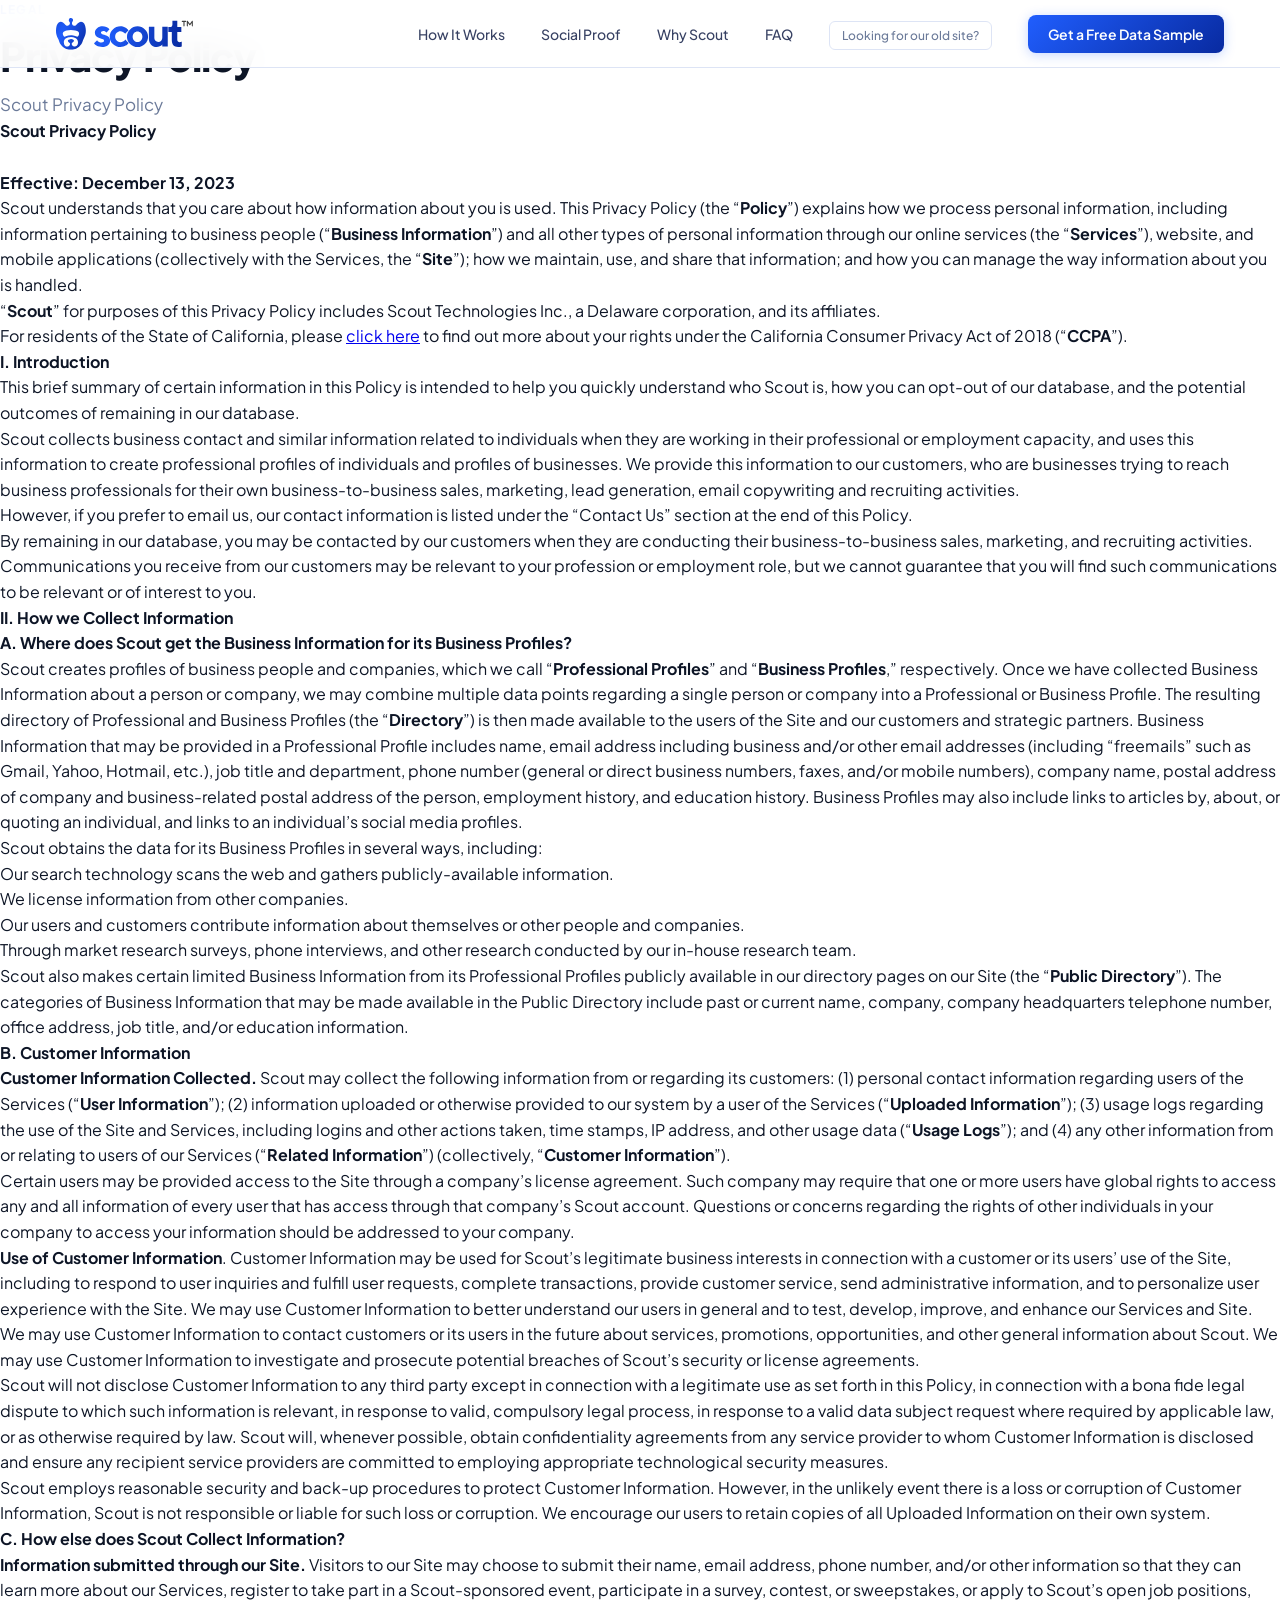
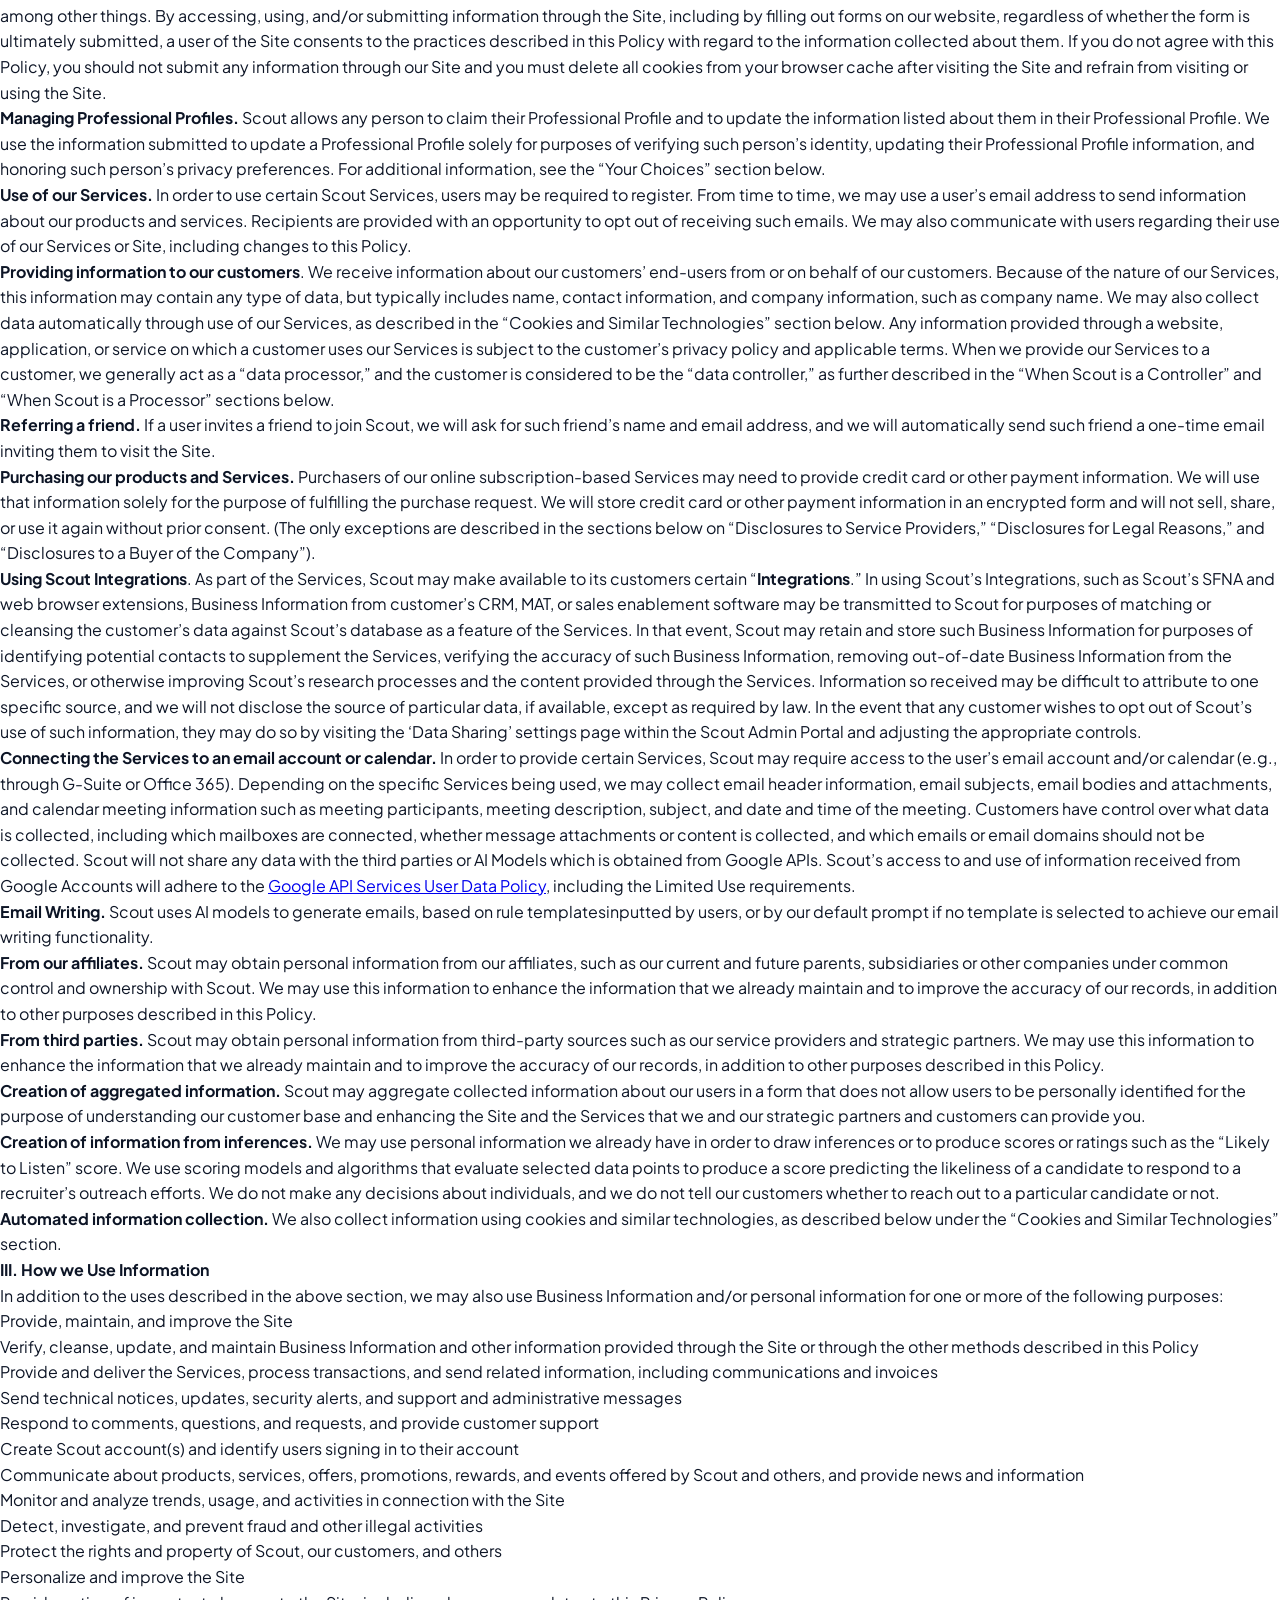
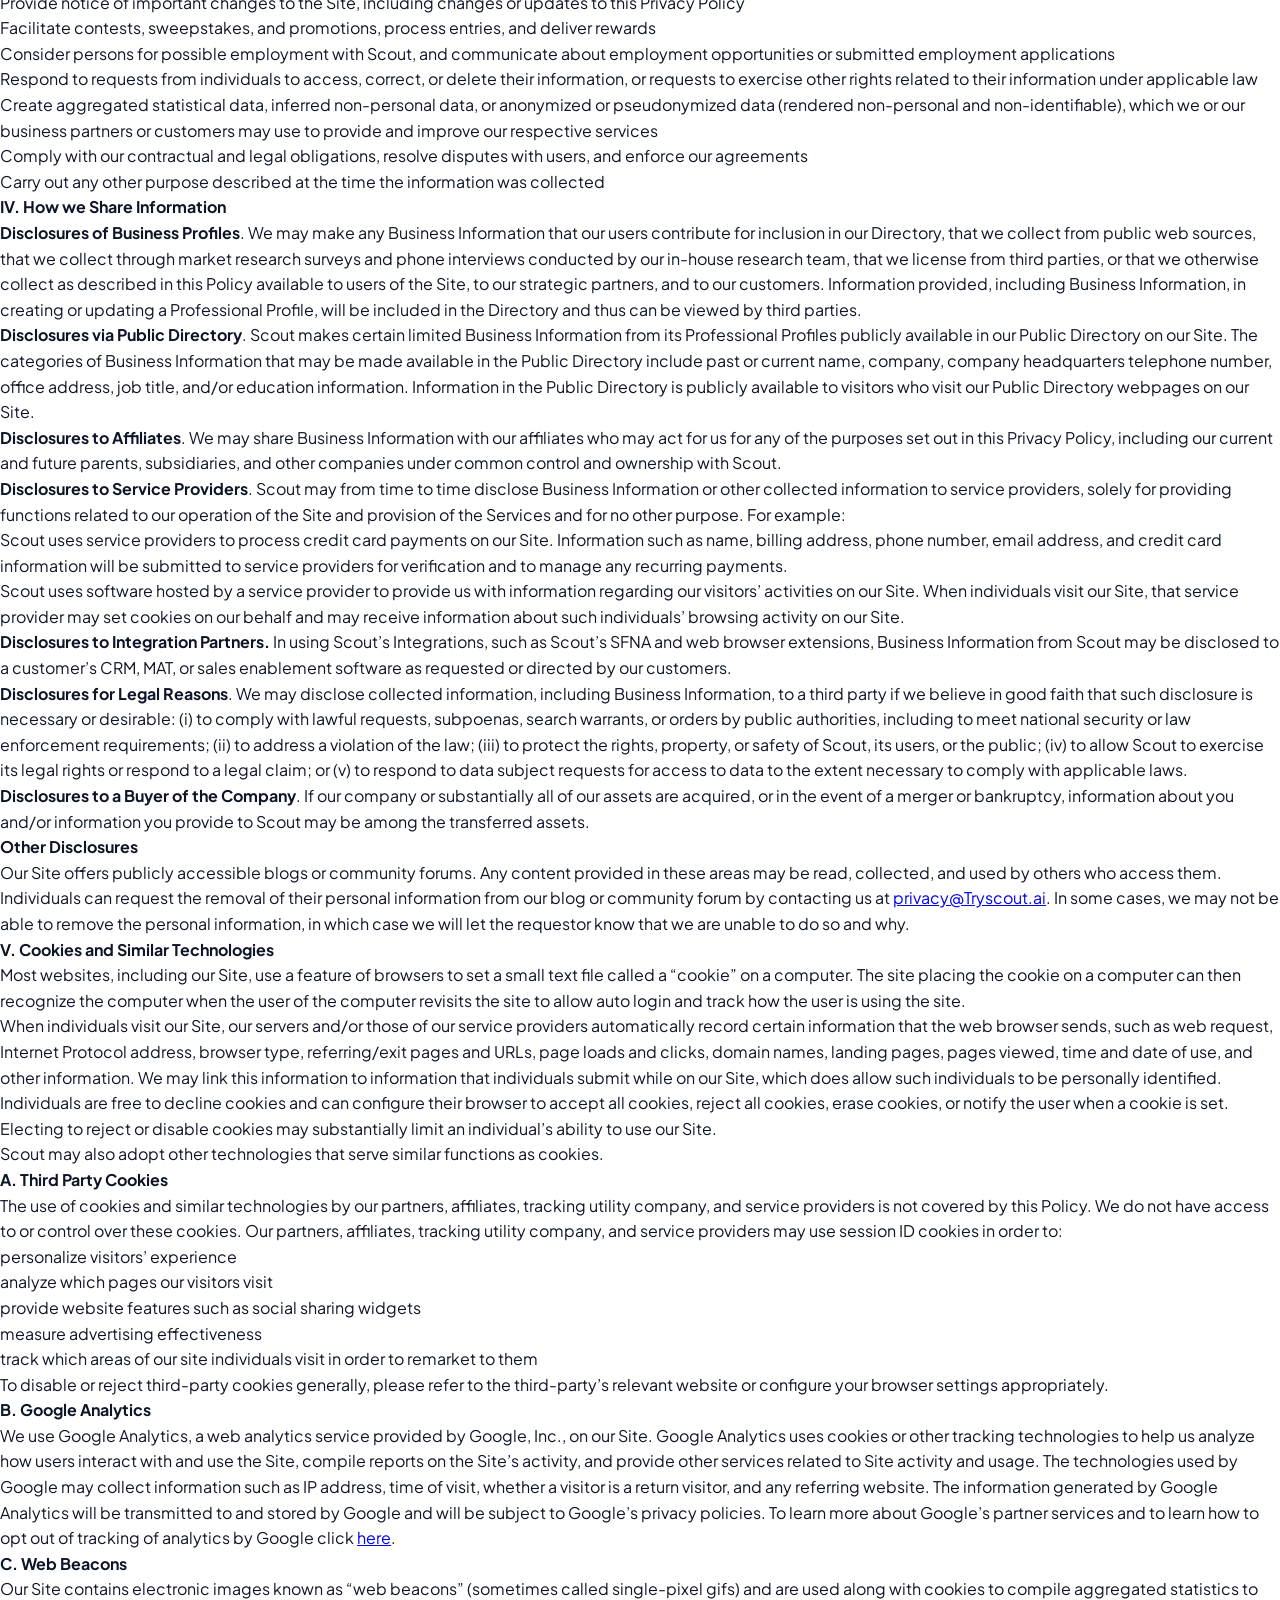
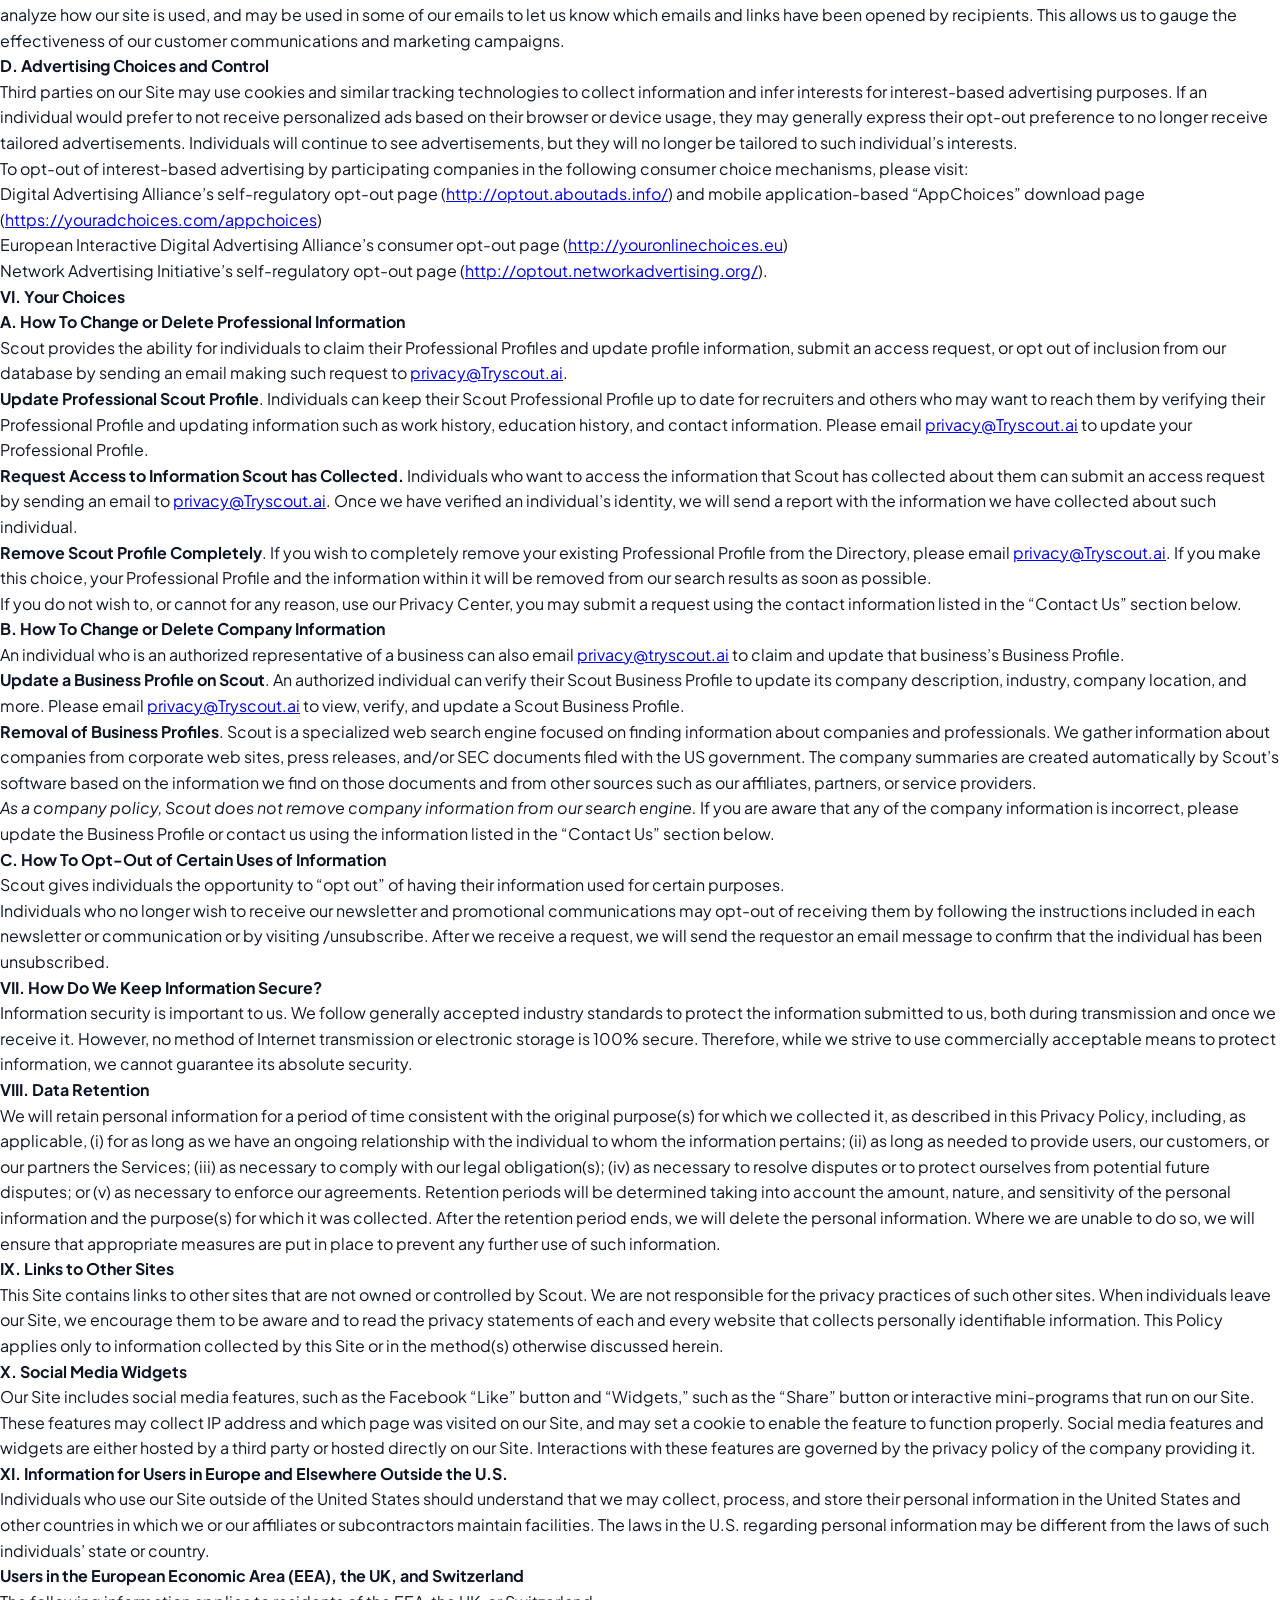
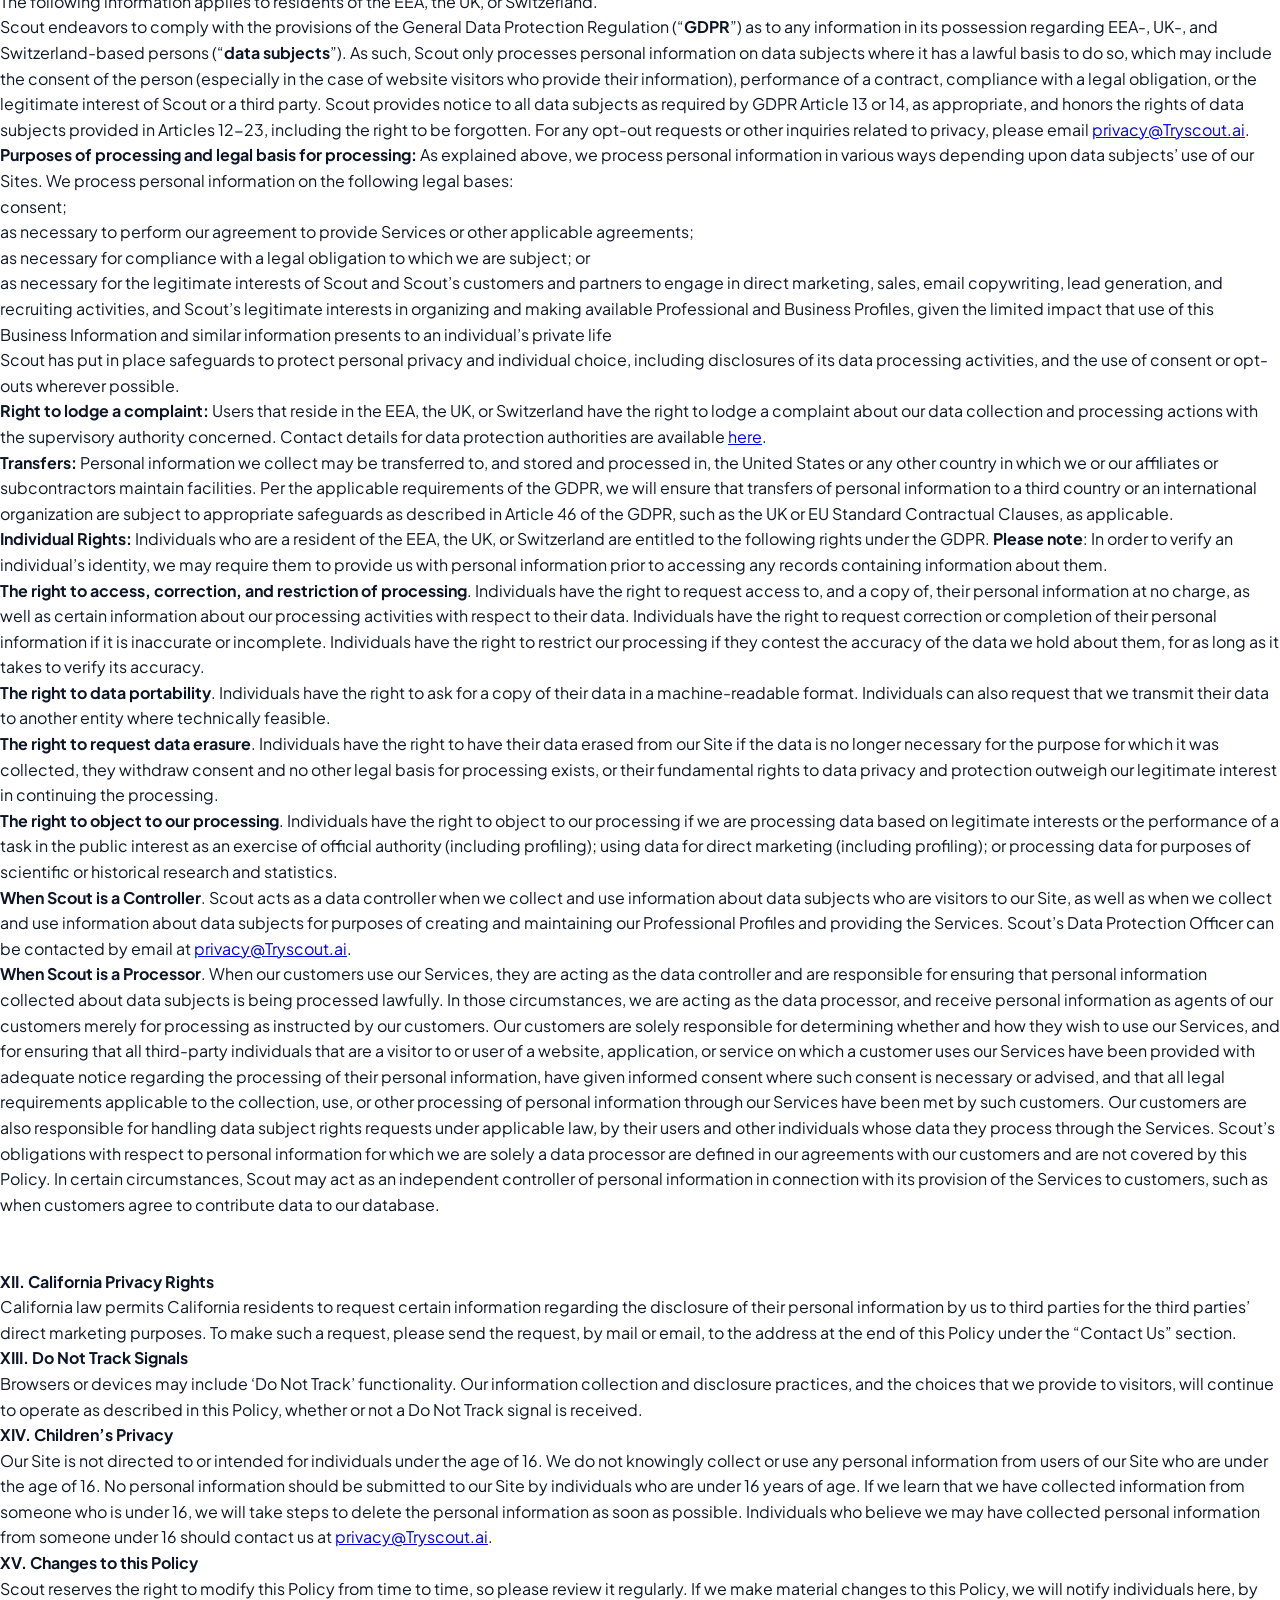
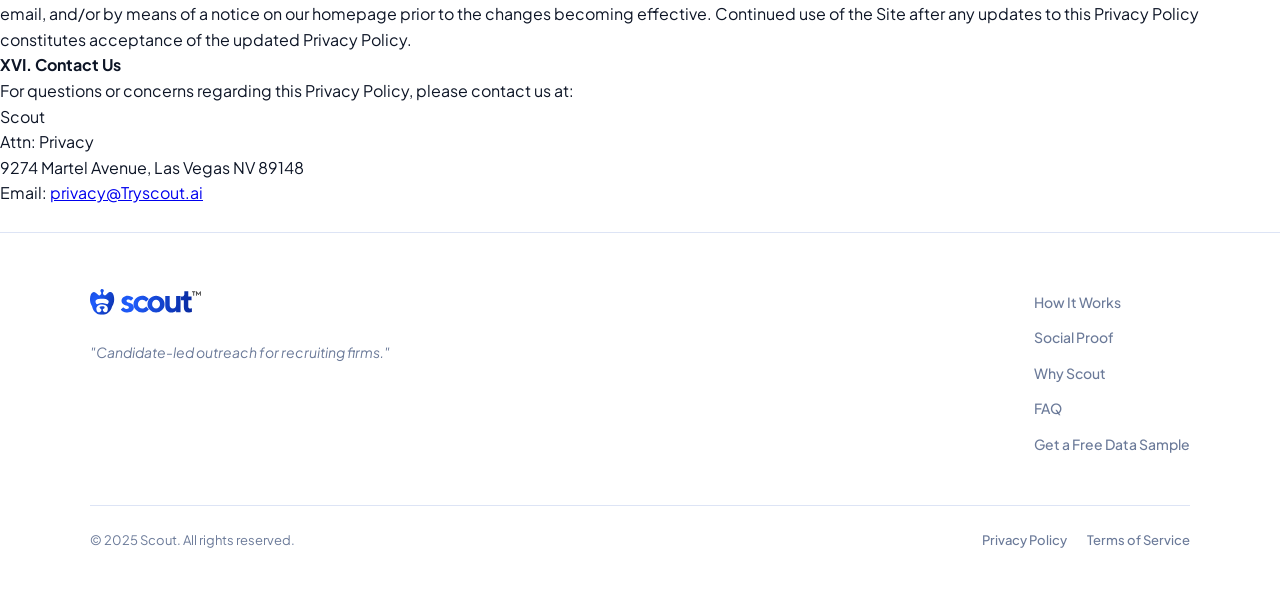
==== privacy-policy.html @ 340cceca "created terms and policy" ====
<!DOCTYPE html>
<html lang="en">

<head>
  <meta charset="UTF-8" />
  <meta name="viewport" content="width=device-width, initial-scale=1.0" />

  <title>Scout Privacy Policy</title>
  <meta name="description" content="Read the Scout Privacy Policy." />
  <meta name="robots" content="index, follow" />
  <meta name="theme-color" content="#205EFE" />

  <link rel="canonical" href="https://scout-landing-page.netlify.app/privacy-policy.html" />
  <link rel="icon" href="./favicon.ico" />

  <meta property="og:title" content="Scout Privacy Policy" />
  <meta property="og:description" content="Read the Scout Privacy Policy." />
  <meta property="og:type" content="website" />
  <meta property="og:url" content="https://scout-landing-page.netlify.app/privacy-policy.html" />
  <meta property="og:site_name" content="Scout" />

  <meta name="twitter:card" content="summary" />
  <meta name="twitter:title" content="Scout Privacy Policy" />
  <meta name="twitter:description" content="Read the Scout Privacy Policy." />

  <link rel="preconnect" href="https://fonts.googleapis.com" />
  <link rel="preconnect" href="https://fonts.gstatic.com" crossorigin />
  <link
    href="https://fonts.googleapis.com/css2?family=Plus+Jakarta+Sans:ital,wght@0,300;0,400;0,500;0,600;0,700;0,800;1,300;1,400&display=swap"
    rel="stylesheet" />
  <link rel="stylesheet" href="./styles.css" />
</head>

<body>
  <nav>
    <a href="./index.html" class="nav-logo">
      <img src="./images/logo.svg" height="32" alt="Scout" />
    </a>
    <ul class="nav-links">
      <li><a href="./index.html#how-it-works">How It Works</a></li>
      <li><a href="./index.html#results">Social Proof</a></li>
      <li><a href="./index.html#why-scout">Why Scout</a></li>
      <li><a href="./index.html#faq">FAQ</a></li>
      <li>
        <a href="https://tryscout.ai"
          style="font-size:12px; color: var(--gray); border: 1px solid var(--border); padding: 6px 12px; border-radius: 6px;">
          Looking for our old site?
        </a>
      </li>
      <li><a href="./index.html#free-sample" class="nav-cta">Get a Free Data Sample</a></li>
    </ul>
  </nav>

  <main>
    <section class="legal-page">
      <div class="legal-page-inner">
        <div class="legal-header fade-up">
          <p class="section-eyebrow">Legal</p>
          <h1 class="section-title">Privacy Policy</h1>
          <p class="section-subtitle">Scout Privacy Policy</p>
        </div>

        <div class="legal-card fade-up">
          <div class="rich-text-block-4 legal-rich-text">
            <p><strong>Scout Privacy Policy</strong></p>
            <p><br><strong>Effective: December 13, 2023</strong></p>
            <p>Scout understands that you care about how information about you is used. This Privacy Policy (the
              “<strong>Policy</strong>”) explains how we process personal information, including information pertaining
              to business people (“<strong>Business Information</strong>”) and all other types of personal information
              through our online services (the “<strong>Services</strong>”), website, and mobile applications
              (collectively with the Services, the “<strong>Site</strong>”); how we maintain, use, and share that
              information; and how you can manage the way information about you is handled.</p>
            <p>“<strong>Scout</strong>” for purposes of this Privacy Policy includes Scout Technologies Inc., a Delaware
              corporation, and its affiliates.</p>
            <p>For residents of the State of California, please <a href="#">click here</a> to find out more about your
              rights under the California Consumer Privacy Act of 2018 (“<strong>CCPA</strong>”).</p>

            <p><strong>I. Introduction</strong></p>
            <p>This brief summary of certain information in this Policy is intended to help you quickly understand who
              Scout is, how you can opt-out of our database, and the potential outcomes of remaining in our database.
            </p>
            <p>Scout collects business contact and similar information related to individuals when they are working in
              their professional or employment capacity, and uses this information to create professional profiles of
              individuals and profiles of businesses. We provide this information to our customers, who are businesses
              trying to reach business professionals for their own business-to-business sales, marketing, lead
              generation, email copywriting and recruiting activities.</p>
            <p>However, if you prefer to email us, our contact information is listed under the “Contact Us” section at
              the end of this Policy.</p>
            <p>By remaining in our database, you may be contacted by our customers when they are conducting their
              business-to-business sales, marketing, and recruiting activities. Communications you receive from our
              customers may be relevant to your profession or employment role, but we cannot guarantee that you will
              find such communications to be relevant or of interest to you.</p>

            <p><strong>II. How we Collect Information</strong></p>
            <p><strong>A. Where does Scout get the Business Information for its Business Profiles?</strong></p>
            <p>Scout creates profiles of business people and companies, which we call
              “<strong>Professional Profiles</strong>” and “<strong>Business Profiles</strong>,” respectively. Once we
              have collected Business Information about a person or company, we may combine multiple data points
              regarding a single person or company into a Professional or Business Profile. The resulting directory of
              Professional and Business Profiles (the “<strong>Directory</strong>”) is then made available to the users
              of the Site and our customers and strategic partners. Business Information that may be provided in a
              Professional Profile includes name, email address including business and/or other email addresses
              (including “freemails” such as Gmail, Yahoo, Hotmail, etc.), job title and department, phone number
              (general or direct business numbers, faxes, and/or mobile numbers), company name, postal address of
              company and business-related postal address of the person, employment history, and education history.
              Business Profiles may also include links to articles by, about, or quoting an individual, and links to an
              individual’s social media profiles.</p>
            <p>Scout obtains the data for its Business Profiles in several ways, including:</p>
            <ol role="list">
              <li>Our search technology scans the web and gathers publicly-available information.</li>
              <li>We license information from other companies.</li>
              <li>Our users and customers contribute information about themselves or other people and companies.</li>
              <li>Through market research surveys, phone interviews, and other research conducted by our in-house
                research team.</li>
            </ol>
            <p>Scout also makes certain limited Business Information from its Professional Profiles publicly available in
              our directory pages on our Site (the “<strong>Public Directory</strong>”). The categories of Business
              Information that may be made available in the Public Directory include past or current name, company,
              company headquarters telephone number, office address, job title, and/or education information.</p>

            <p><strong>B. Customer Information</strong></p>
            <p><strong>Customer Information Collected.</strong> Scout may collect the following information from or
              regarding its customers: (1) personal contact information regarding users of the Services
              (“<strong>User Information</strong>”); (2) information uploaded or otherwise provided to our system by a
              user of the Services (“<strong>Uploaded Information</strong>”); (3) usage logs regarding the use of the
              Site and Services, including logins and other actions taken, time stamps, IP address, and other usage
              data (“<strong>Usage Logs</strong>”); and (4) any other information from or relating to users of our
              Services (“<strong>Related Information</strong>”) (collectively, “<strong>Customer Information</strong>”).
            </p>
            <p>Certain users may be provided access to the Site through a company’s license agreement. Such company may
              require that one or more users have global rights to access any and all information of every user that has
              access through that company’s Scout account. Questions or concerns regarding the rights of other
              individuals in your company to access your information should be addressed to your company.</p>
            <p><strong>Use of Customer Information</strong>. Customer Information may be used for Scout’s legitimate
              business interests in connection with a customer or its users’ use of the Site, including to respond to
              user inquiries and fulfill user requests, complete transactions, provide customer service, send
              administrative information, and to personalize user experience with the Site. We may use Customer
              Information to better understand our users in general and to test, develop, improve, and enhance our
              Services and Site. We may use Customer Information to contact customers or its users in the future about
              services, promotions, opportunities, and other general information about Scout. We may use Customer
              Information to investigate and prosecute potential breaches of Scout’s security or license agreements.</p>
            <p>Scout will not disclose Customer Information to any third party except in connection with a legitimate use
              as set forth in this Policy, in connection with a bona fide legal dispute to which such information is
              relevant, in response to valid, compulsory legal process, in response to a valid data subject request
              where required by applicable law, or as otherwise required by law. Scout will, whenever possible, obtain
              confidentiality agreements from any service provider to whom Customer Information is disclosed and ensure
              any recipient service providers are committed to employing appropriate technological security measures.</p>
            <p>Scout employs reasonable security and back-up procedures to protect Customer Information. However, in the
              unlikely event there is a loss or corruption of Customer Information, Scout is not responsible or liable
              for such loss or corruption. We encourage our users to retain copies of all Uploaded Information on their
              own system.</p>

            <p><strong>C. How else does Scout Collect Information?</strong></p>
            <p><strong>Information submitted through our Site.</strong> Visitors to our Site may choose to submit their
              name, email address, phone number, and/or other information so that they can learn more about our
              Services, register to take part in a Scout-sponsored event, participate in a survey, contest, or
              sweepstakes, or apply to Scout’s open job positions, among other things. By accessing, using, and/or
              submitting information through the Site, including by filling out forms on our website, regardless of
              whether the form is ultimately submitted, a user of the Site consents to the practices described in this
              Policy with regard to the information collected about them. If you do not agree with this Policy, you
              should not submit any information through our Site and you must delete all cookies from your browser cache
              after visiting the Site and refrain from visiting or using the Site.</p>
            <p><strong>Managing Professional Profiles.</strong> Scout allows any person to claim their Professional
              Profile and to update the information listed about them in their Professional Profile. We use the
              information submitted to update a Professional Profile solely for purposes of verifying such person’s
              identity, updating their Professional Profile information, and honoring such person’s privacy preferences.
              For additional information, see the “Your Choices” section below.</p>
            <p><strong>Use of our Services.</strong> In order to use certain Scout Services, users may be required to
              register. From time to time, we may use a user’s email address to send information about our products and
              services. Recipients are provided with an opportunity to opt out of receiving such emails. We may also
              communicate with users regarding their use of our Services or Site, including changes to this Policy.</p>
            <p><strong>Providing information to our customers</strong>. We receive information about our customers’
              end-users from or on behalf of our customers. Because of the nature of our Services, this information may
              contain any type of data, but typically includes name, contact information, and company information, such
              as company name. We may also collect data automatically through use of our Services, as described in the
              “Cookies and Similar Technologies” section below. Any information provided through a website, application,
              or service on which a customer uses our Services is subject to the customer’s privacy policy and
              applicable terms. When we provide our Services to a customer, we generally act as a “data processor,” and
              the customer is considered to be the “data controller,” as further described in the “When Scout is a
              Controller” and “When Scout is a Processor” sections below.</p>
            <p><strong>Referring a friend.</strong> If a user invites a friend to join Scout, we will ask for such
              friend’s name and email address, and we will automatically send such friend a one-time email inviting them
              to visit the Site.</p>
            <p><strong>Purchasing our products and Services.</strong> Purchasers of our online subscription-based
              Services may need to provide credit card or other payment information. We will use that information solely
              for the purpose of fulfilling the purchase request. We will store credit card or other payment information
              in an encrypted form and will not sell, share, or use it again without prior consent. (The only
              exceptions are described in the sections below on “Disclosures to Service Providers,” “Disclosures for
              Legal Reasons,” and “Disclosures to a Buyer of the Company”).</p>
            <p><strong>Using Scout Integrations</strong>. As part of the Services, Scout may make available to its
              customers certain “<strong>Integrations</strong>.” In using Scout’s Integrations, such as Scout’s SFNA
              and web browser extensions, Business Information from customer’s CRM, MAT, or sales enablement software
              may be transmitted to Scout for purposes of matching or cleansing the customer’s data against Scout’s
              database as a feature of the Services. In that event, Scout may retain and store such Business Information
              for purposes of identifying potential contacts to supplement the Services, verifying the accuracy of such
              Business Information, removing out-of-date Business Information from the Services, or otherwise improving
              Scout’s research processes and the content provided through the Services. Information so received may be
              difficult to attribute to one specific source, and we will not disclose the source of particular data, if
              available, except as required by law. In the event that any customer wishes to opt out of Scout’s use of
              such information, they may do so by visiting the ‘Data Sharing’ settings page within the Scout Admin
              Portal and adjusting the appropriate controls.</p>
            <p><strong>Connecting</strong> <strong>the Services to an email account or calendar.</strong> In order to
              provide certain Services, Scout may require access to the user’s email account and/or calendar (e.g.,
              through G-Suite or Office 365). Depending on the specific Services being used, we may collect email header
              information, email subjects, email bodies and attachments, and calendar meeting information such as
              meeting participants, meeting description, subject, and date and time of the meeting. Customers have
              control over what data is collected, including which mailboxes are connected, whether message attachments
              or content is collected, and which emails or email domains should not be collected. Scout will not share
              any data with the third parties or AI Models which is obtained from Google APIs. Scout’s access to and
              use of information received from Google Accounts will adhere to the <a
                href="https://developers.google.com/terms/api-services-user-data-policy">Google API Services User Data
                Policy</a>, including the Limited Use requirements.</p>
            <p><strong>Email Writing.</strong> Scout uses AI models to generate emails, based on rule templatesinputted
              by users, or by our default prompt if no template is selected to achieve our email writing functionality.
            </p>
            <p><strong>From our affiliates.</strong> Scout may obtain personal information from our affiliates, such as
              our current and future parents, subsidiaries or other companies under common control and ownership with
              Scout. We may use this information to enhance the information that we already maintain and to improve the
              accuracy of our records, in addition to other purposes described in this Policy.</p>
            <p><strong>From third parties.</strong> Scout may obtain personal information from third-party sources such
              as our service providers and strategic partners. We may use this information to enhance the information
              that we already maintain and to improve the accuracy of our records, in addition to other purposes
              described in this Policy.</p>
            <p><strong>Creation of aggregated information.</strong> Scout may aggregate collected information about our
              users in a form that does not allow users to be personally identified for the purpose of understanding our
              customer base and enhancing the Site and the Services that we and our strategic partners and customers can
              provide you.</p>
            <p><strong>Creation of information from inferences.</strong> We may use personal information we already have
              in order to draw inferences or to produce scores or ratings such as the “Likely to Listen” score. We use
              scoring models and algorithms that evaluate selected data points to produce a score predicting the
              likeliness of a candidate to respond to a recruiter’s outreach efforts. We do not make any decisions about
              individuals, and we do not tell our customers whether to reach out to a particular candidate or not.</p>
            <p><strong>Automated information collection.</strong> We also collect information using cookies and similar
              technologies, as described below under the “Cookies and Similar Technologies” section.</p>

            <p><strong>III. How we Use Information</strong></p>
            <p>In addition to the uses described in the above section, we may also use Business Information and/or
              personal information for one or more of the following purposes:</p>
            <ul role="list">
              <li>Provide, maintain, and improve the Site</li>
              <li>Verify, cleanse, update, and maintain Business Information and other information provided through the
                Site or through the other methods described in this Policy</li>
              <li>Provide and deliver the Services, process transactions, and send related information, including
                communications and invoices</li>
              <li>Send technical notices, updates, security alerts, and support and administrative messages</li>
              <li>Respond to comments, questions, and requests, and provide customer support</li>
              <li>Create Scout account(s) and identify users signing in to their account</li>
              <li>Communicate about products, services, offers, promotions, rewards, and events offered by Scout and
                others, and provide news and information</li>
              <li>Monitor and analyze trends, usage, and activities in connection with the Site</li>
              <li>Detect, investigate, and prevent fraud and other illegal activities</li>
              <li>Protect the rights and property of Scout, our customers, and others</li>
              <li>Personalize and improve the Site</li>
              <li>Provide notice of important changes to the Site, including changes or updates to this Privacy Policy
              </li>
              <li>Facilitate contests, sweepstakes, and promotions, process entries, and deliver rewards</li>
              <li>Consider persons for possible employment with Scout, and communicate about employment opportunities or
                submitted employment applications</li>
              <li>Respond to requests from individuals to access, correct, or delete their information, or requests to
                exercise other rights related to their information under applicable law</li>
              <li>Create aggregated statistical data, inferred non-personal data, or anonymized or pseudonymized data
                (rendered non-personal and non-identifiable), which we or our business partners or customers may use to
                provide and improve our respective services</li>
              <li>Comply with our contractual and legal obligations, resolve disputes with users, and enforce our
                agreements</li>
              <li>Carry out any other purpose described at the time the information was collected</li>
            </ul>

            <p><strong>IV. How we Share Information</strong></p>
            <p><strong>Disclosures of Business Profiles</strong>. We may make any Business Information that our users
              contribute for inclusion in our Directory, that we collect from public web sources, that we collect
              through market research surveys and phone interviews conducted by our in-house research team, that we
              license from third parties, or that we otherwise collect as described in this Policy available to users of
              the Site, to our strategic partners, and to our customers. Information provided, including Business
              Information, in creating or updating a Professional Profile, will be included in the Directory and thus
              can be viewed by third parties.</p>
            <p><strong>Disclosures via Public Directory</strong>. Scout makes certain limited Business Information from
              its Professional Profiles publicly available in our Public Directory on our Site. The categories of
              Business Information that may be made available in the Public Directory include past or current name,
              company, company headquarters telephone number, office address, job title, and/or education information.
              Information in the Public Directory is publicly available to visitors who visit our Public Directory
              webpages on our Site.</p>
            <p><strong>Disclosures to Affiliates</strong>. We may share Business Information with our affiliates who may
              act for us for any of the purposes set out in this Privacy Policy, including our current and future
              parents, subsidiaries, and other companies under common control and ownership with Scout.</p>
            <p><strong>Disclosures to Service Providers</strong>. Scout may from time to time disclose Business
              Information or other collected information to service providers, solely for providing functions related to
              our operation of the Site and provision of the Services and for no other purpose. For example:</p>
            <ul role="list">
              <li>Scout uses service providers to process credit card payments on our Site. Information such as name,
                billing address, phone number, email address, and credit card information will be submitted to service
                providers for verification and to manage any recurring payments.</li>
              <li>Scout uses software hosted by a service provider to provide us with information regarding our visitors’
                activities on our Site. When individuals visit our Site, that service provider may set cookies on our
                behalf and may receive information about such individuals’ browsing activity on our Site.</li>
            </ul>
            <p><strong>Disclosures to Integration Partners.</strong> In using Scout’s Integrations, such as Scout’s SFNA
              and web browser extensions, Business Information from Scout may be disclosed to a customer’s CRM, MAT, or
              sales enablement software as requested or directed by our customers.</p>
            <p><strong>Disclosures for Legal Reasons</strong>. We may disclose collected information, including Business
              Information, to a third party if we believe in good faith that such disclosure is necessary or desirable:
              (i) to comply with lawful requests, subpoenas, search warrants, or orders by public authorities,
              including to meet national security or law enforcement requirements; (ii) to address a violation of the
              law; (iii) to protect the rights, property, or safety of Scout, its users, or the public; (iv) to allow
              Scout to exercise its legal rights or respond to a legal claim; or (v) to respond to data subject requests
              for access to data to the extent necessary to comply with applicable laws.</p>
            <p><strong>Disclosures to a Buyer of the Company</strong>. If our company or substantially all of our assets
              are acquired, or in the event of a merger or bankruptcy, information about you and/or information you
              provide to Scout may be among the transferred assets.</p>
            <p><strong>Other Disclosures</strong></p>
            <p>Our Site offers publicly accessible blogs or community forums. Any content provided in these areas may be
              read, collected, and used by others who access them. Individuals can request the removal of their personal
              information from our blog or community forum by contacting us at <a
                href="mailto:privacy@tryscout.ai">privacy@Tryscout.ai</a>. In some cases, we may not be able to remove
              the personal information, in which case we will let the requestor know that we are unable to do so and
              why.</p>

            <p><strong>V. Cookies and Similar Technologies</strong></p>
            <p>Most websites, including our Site, use a feature of browsers to set a small text file called a “cookie”
              on a computer. The site placing the cookie on a computer can then recognize the computer when the user of
              the computer revisits the site to allow auto login and track how the user is using the site.</p>
            <p>When individuals visit our Site, our servers and/or those of our service providers automatically record
              certain information that the web browser sends, such as web request, Internet Protocol address, browser
              type, referring/exit pages and URLs, page loads and clicks, domain names, landing pages, pages viewed,
              time and date of use, and other information. We may link this information to information that individuals
              submit while on our Site, which does allow such individuals to be personally identified.</p>
            <p>Individuals are free to decline cookies and can configure their browser to accept all cookies, reject all
              cookies, erase cookies, or notify the user when a cookie is set. Electing to reject or disable cookies may
              substantially limit an individual’s ability to use our Site.</p>
            <p>Scout may also adopt other technologies that serve similar functions as cookies.</p>

            <p><strong>A. Third Party Cookies</strong></p>
            <p>The use of cookies and similar technologies by our partners, affiliates, tracking utility company, and
              service providers is not covered by this Policy. We do not have access to or control over these cookies.
              Our partners, affiliates, tracking utility company, and service providers may use session ID cookies in
              order to:</p>
            <ul role="list">
              <li>personalize visitors’ experience</li>
              <li>analyze which pages our visitors visit</li>
              <li>provide website features such as social sharing widgets</li>
              <li>measure advertising effectiveness</li>
              <li>track which areas of our site individuals visit in order to remarket to them</li>
            </ul>
            <p>To disable or reject third-party cookies generally, please refer to the third-party’s relevant website or
              configure your browser settings appropriately.</p>

            <p><strong>B. Google Analytics</strong></p>
            <p>We use Google Analytics, a web analytics service provided by Google, Inc., on our Site. Google Analytics
              uses cookies or other tracking technologies to help us analyze how users interact with and use the Site,
              compile reports on the Site’s activity, and provide other services related to Site activity and usage. The
              technologies used by Google may collect information such as IP address, time of visit, whether a visitor
              is a return visitor, and any referring website. The information generated by Google Analytics will be
              transmitted to and stored by Google and will be subject to Google’s privacy policies. To learn more about
              Google’s partner services and to learn how to opt out of tracking of analytics by Google click <a
                href="https://www.google.com/policies/privacy/partners/">here</a>.</p>

            <p><strong>C. Web Beacons</strong></p>
            <p>Our Site contains electronic images known as “web beacons” (sometimes called single-pixel gifs) and are
              used along with cookies to compile aggregated statistics to analyze how our site is used, and may be used
              in some of our emails to let us know which emails and links have been opened by recipients. This allows us
              to gauge the effectiveness of our customer communications and marketing campaigns.</p>

            <p><strong>D. Advertising Choices and Control</strong></p>
            <p>Third parties on our Site may use cookies and similar tracking technologies to collect information and
              infer interests for interest-based advertising purposes. If an individual would prefer to not receive
              personalized ads based on their browser or device usage, they may generally express their opt-out
              preference to no longer receive tailored advertisements. Individuals will continue to see advertisements,
              but they will no longer be tailored to such individual’s interests.</p>
            <p>To opt-out of interest-based advertising by participating companies in the following consumer choice
              mechanisms, please visit:</p>
            <ul role="list">
              <li>Digital Advertising Alliance’s self-regulatory opt-out page (<a
                  href="http://optout.aboutads.info/">http://optout.aboutads.info/</a>) and mobile application-based
                “AppChoices” download page (<a
                  href="https://youradchoices.com/appchoices">https://youradchoices.com/appchoices</a>)</li>
              <li>European Interactive Digital Advertising Alliance’s consumer opt-out page (<a
                  href="http://youronlinechoices.eu">http://youronlinechoices.eu</a>)</li>
              <li>Network Advertising Initiative’s self-regulatory opt-out page (<a
                  href="http://optout.networkadvertising.org/">http://optout.networkadvertising.org/</a>).</li>
            </ul>

            <p><strong>VI. Your Choices</strong></p>
            <p><strong>A. How To Change or Delete Professional Information</strong></p>
            <p>Scout provides the ability for individuals to claim their Professional Profiles and update profile
              information, submit an access request, or opt out of inclusion from our database by sending an email
              making such request to <a href="mailto:privacy@tryscout.ai">privacy@Tryscout.ai</a>.</p>
            <p><strong>Update Professional Scout Profile</strong>. Individuals can keep their Scout Professional Profile
              up to date for recruiters and others who may want to reach them by verifying their Professional Profile
              and updating information such as work history, education history, and contact information. Please email
              <a href="mailto:privacy@tryscout.ai">privacy@Tryscout.ai</a> to update your Professional Profile.
            </p>
            <p><strong>Request Access to Information Scout has Collected.</strong> Individuals who want to access the
              information that Scout has collected about them can submit an access request by sending an email to <a
                href="mailto:privacy@tryscout.ai">privacy@Tryscout.ai</a>. Once we have verified an individual’s
              identity, we will send a report with the information we have collected about such individual.</p>
            <p><strong>Remove Scout Profile Completely</strong>. If you wish to completely remove your existing
              Professional Profile from the Directory, please email <a
                href="mailto:privacy@tryscout.ai">privacy@Tryscout.ai</a>. If you make this choice, your Professional
              Profile and the information within it will be removed from our search results as soon as possible.</p>
            <p>If you do not wish to, or cannot for any reason, use our Privacy Center, you may submit a request using
              the contact information listed in the “Contact Us” section below.</p>

            <p><strong>B. How To Change or Delete Company Information</strong></p>
            <p>An individual who is an authorized representative of a business can also email <a
                href="mailto:privacy@tryscout.ai">privacy@tryscout.ai</a> to claim and update that business’s Business
              Profile.</p>
            <p><strong>Update a Business Profile on Scout</strong>. An authorized individual can verify their Scout
              Business Profile to update its company description, industry, company location, and more. Please email <a
                href="mailto:privacy@tryscout.ai">privacy@Tryscout.ai</a> to view, verify, and update a Scout Business
              Profile.</p>
            <p><strong>Removal of Business Profiles</strong>. Scout is a specialized web search engine focused on
              finding information about companies and professionals. We gather information about companies from corporate
              web sites, press releases, and/or SEC documents filed with the US government. The company summaries are
              created automatically by Scout’s software based on the information we find on those documents and from
              other sources such as our affiliates, partners, or service providers.</p>
            <p><em>As a company policy, Scout does not remove company information from our search engine.</em> If you
              are aware that any of the company information is incorrect, please update the Business Profile or contact
              us using the information listed in the “Contact Us” section below.</p>

            <p><strong>C. How To Opt-Out of Certain Uses of Information</strong></p>
            <p>Scout gives individuals the opportunity to “opt out” of having their information used for certain
              purposes.</p>
            <p>Individuals who no longer wish to receive our newsletter and promotional communications may opt-out of
              receiving them by following the instructions included in each newsletter or communication or by visiting
              /unsubscribe. After we receive a request, we will send the requestor an email message to confirm that the
              individual has been unsubscribed.</p>

            <p><strong>VII. How Do We Keep Information Secure?</strong></p>
            <p>Information security is important to us. We follow generally accepted industry standards to protect the
              information submitted to us, both during transmission and once we receive it. However, no method of
              Internet transmission or electronic storage is 100% secure. Therefore, while we strive to use
              commercially acceptable means to protect information, we cannot guarantee its absolute security.</p>

            <p><strong>VIII. Data Retention</strong></p>
            <p>We will retain personal information for a period of time consistent with the original purpose(s) for which
              we collected it, as described in this Privacy Policy, including, as applicable, (i) for as long as we
              have an ongoing relationship with the individual to whom the information pertains; (ii) as long as needed
              to provide users, our customers, or our partners the Services; (iii) as necessary to comply with our legal
              obligation(s); (iv) as necessary to resolve disputes or to protect ourselves from potential future
              disputes; or (v) as necessary to enforce our agreements. Retention periods will be determined taking into
              account the amount, nature, and sensitivity of the personal information and the purpose(s) for which it
              was collected. After the retention period ends, we will delete the personal information. Where we are
              unable to do so, we will ensure that appropriate measures are put in place to prevent any further use of
              such information.</p>

            <p><strong>IX. Links to Other Sites</strong></p>
            <p>This Site contains links to other sites that are not owned or controlled by Scout. We are not responsible
              for the privacy practices of such other sites. When individuals leave our Site, we encourage them to be
              aware and to read the privacy statements of each and every website that collects personally identifiable
              information. This Policy applies only to information collected by this Site or in the method(s) otherwise
              discussed herein.</p>

            <p><strong>X. Social Media Widgets</strong></p>
            <p>Our Site includes social media features, such as the Facebook “Like” button and “Widgets,” such as the
              “Share” button or interactive mini-programs that run on our Site. These features may collect IP address
              and which page was visited on our Site, and may set a cookie to enable the feature to function properly.
              Social media features and widgets are either hosted by a third party or hosted directly on our Site.
              Interactions with these features are governed by the privacy policy of the company providing it.</p>

<p><strong>XI. Information for Users in Europe and Elsewhere Outside the U.S.</strong></p>
<p>Individuals who use our Site outside of the United States should understand that we may collect, process, and store their personal information in the United States and other countries in which we or our affiliates or subcontractors maintain facilities. The laws in the U.S. regarding personal information may be different from the laws of such individuals’ state or country.</p>

<p><strong>Users in the European Economic Area (EEA), the UK, and Switzerland</strong></p>
<p>The following information applies to residents of the EEA, the UK, or Switzerland.</p>
<p>Scout endeavors to comply with the provisions of the General Data Protection Regulation (“<strong>GDPR</strong>”) as to any information in its possession regarding EEA-, UK-, and Switzerland-based persons (“<strong>data subjects</strong>”). As such, Scout only processes personal information on data subjects where it has a lawful basis to do so, which may include the consent of the person (especially in the case of website visitors who provide their information), performance of a contract, compliance with a legal obligation, or the legitimate interest of Scout or a third party. Scout provides notice to all data subjects as required by GDPR Article 13 or 14, as appropriate, and honors the rights of data subjects provided in Articles 12-23, including the right to be forgotten. For any opt-out requests or other inquiries related to privacy, please email <a href="mailto:privacy@tryscout.ai">privacy@Tryscout.ai</a>.</p>

<p><strong>Purposes of processing and legal basis for processing:</strong> As explained above, we process personal information in various ways depending upon data subjects’ use of our Sites. We process personal information on the following legal bases:</p>
<ol role="list">
  <li>consent;</li>
  <li>as necessary to perform our agreement to provide Services or other applicable agreements;</li>
  <li>as necessary for compliance with a legal obligation to which we are subject; or</li>
  <li>as necessary for the legitimate interests of Scout and Scout’s customers and partners to engage in direct marketing, sales, email copywriting, lead generation, and recruiting activities, and Scout’s legitimate interests in organizing and making available Professional and Business Profiles, given the limited impact that use of this Business Information and similar information presents to an individual’s private life</li>
</ol>

<p>Scout has put in place safeguards to protect personal privacy and individual choice, including disclosures of its data processing activities, and the use of consent or opt-outs wherever possible.</p>

<p><strong>Right to lodge a complaint:</strong> Users that reside in the EEA, the UK, or Switzerland have the right to lodge a complaint about our data collection and processing actions with the supervisory authority concerned. Contact details for data protection authorities are available <a href="https://edpb.europa.eu/about-edpb/about-edpb/members_en">here</a>.</p>

<p><strong>Transfers:</strong> Personal information we collect may be transferred to, and stored and processed in, the United States or any other country in which we or our affiliates or subcontractors maintain facilities. Per the applicable requirements of the GDPR, we will ensure that transfers of personal information to a third country or an international organization are subject to appropriate safeguards as described in Article 46 of the GDPR, such as the UK or EU Standard Contractual Clauses, as applicable.</p>

<p><strong>Individual Rights:</strong> Individuals who are a resident of the EEA, the UK, or Switzerland are entitled to the following rights under the GDPR. <strong>Please note</strong>: In order to verify an individual’s identity, we may require them to provide us with personal information prior to accessing any records containing information about them.</p>
<ul role="list">
  <li><strong>The right to access, correction, and restriction of processing</strong>. Individuals have the right to request access to, and a copy of, their personal information at no charge, as well as certain information about our processing activities with respect to their data. Individuals have the right to request correction or completion of their personal information if it is inaccurate or incomplete. Individuals have the right to restrict our processing if they contest the accuracy of the data we hold about them, for as long as it takes to verify its accuracy.</li>
  <li><strong>The right to data portability</strong>. Individuals have the right to ask for a copy of their data in a machine-readable format. Individuals can also request that we transmit their data to another entity where technically feasible.</li>
  <li><strong>The right to request data erasure</strong>. Individuals have the right to have their data erased from our Site if the data is no longer necessary for the purpose for which it was collected, they withdraw consent and no other legal basis for processing exists, or their fundamental rights to data privacy and protection outweigh our legitimate interest in continuing the processing.</li>
  <li><strong>The right to object to our processing</strong>. Individuals have the right to object to our processing if we are processing data based on legitimate interests or the performance of a task in the public interest as an exercise of official authority (including profiling); using data for direct marketing (including profiling); or processing data for purposes of scientific or historical research and statistics.</li>
</ul>

<p><strong>When Scout is a Controller</strong>. Scout acts as a data controller when we collect and use information about data subjects who are visitors to our Site, as well as when we collect and use information about data subjects for purposes of creating and maintaining our Professional Profiles and providing the Services. Scout’s Data Protection Officer can be contacted by email at <a href="mailto:privacy@tryscout.ai">privacy@Tryscout.ai</a>.</p>

<p><strong>When Scout is a Processor</strong>. When our customers use our Services, they are acting as the data controller and are responsible for ensuring that personal information collected about data subjects is being processed lawfully. In those circumstances, we are acting as the data processor, and receive personal information as agents of our customers merely for processing as instructed by our customers. Our customers are solely responsible for determining whether and how they wish to use our Services, and for ensuring that all third-party individuals that are a visitor to or user of a website, application, or service on which a customer uses our Services have been provided with adequate notice regarding the processing of their personal information, have given informed consent where such consent is necessary or advised, and that all legal requirements applicable to the collection, use, or other processing of personal information through our Services have been met by such customers. Our customers are also responsible for handling data subject rights requests under applicable law, by their users and other individuals whose data they process through the Services. Scout’s obligations with respect to personal information for which we are solely a data processor are defined in our agreements with our customers and are not covered by this Policy. In certain circumstances, Scout may act as an independent controller of personal information in connection with its provision of the Services to customers, such as when customers agree to contribute data to our database.</p>

<p><br></p>
<p><br></p>

<p><strong>XII. California Privacy Rights</strong></p>
<p>California law permits California residents to request certain information regarding the disclosure of their personal information by us to third parties for the third parties’ direct marketing purposes. To make such a request, please send the request, by mail or email, to the address at the end of this Policy under the “Contact Us” section.</p>

<p><strong>XIII. Do Not Track Signals</strong></p>
<p>Browsers or devices may include ‘Do Not Track’ functionality. Our information collection and disclosure practices, and the choices that we provide to visitors, will continue to operate as described in this Policy, whether or not a Do Not Track signal is received.</p>

<p><strong>XIV. Children’s Privacy</strong></p>
<p>Our Site is not directed to or intended for individuals under the age of 16. We do not knowingly collect or use any personal information from users of our Site who are under the age of 16. No personal information should be submitted to our Site by individuals who are under 16 years of age. If we learn that we have collected information from someone who is under 16, we will take steps to delete the personal information as soon as possible. Individuals who believe we may have collected personal information from someone under 16 should contact us at <a href="mailto:privacy@tryscout.ai">privacy@Tryscout.ai</a>.</p>

<p><strong>XV. Changes to this Policy</strong></p>
<p>Scout reserves the right to modify this Policy from time to time, so please review it regularly. If we make material changes to this Policy, we will notify individuals here, by email, and/or by means of a notice on our homepage prior to the changes becoming effective. Continued use of the Site after any updates to this Privacy Policy constitutes acceptance of the updated Privacy Policy.</p>

<p><strong>XVI. Contact Us</strong></p>
<p>For questions or concerns regarding this Privacy Policy, please contact us at:</p>
<p>Scout<br>Attn: Privacy<br>9274 Martel Avenue, Las Vegas NV 89148<br>Email: <a href="mailto:privacy@tryscout.ai">privacy@Tryscout.ai</a></p>
<p>‍</p>
        </div>
      </div>
    </section>
  </main>

  <footer>
    <div class="footer-inner">
      <div class="footer-top">
        <div>
          <a href="./index.html" style="display:inline-block;margin-bottom:10px;text-decoration:none;">
            <img src="./images/logo.svg" height="26" alt="Scout" />
          </a>
          <p class="footer-tagline">"Candidate-led outreach for recruiting firms."</p>
        </div>
        <ul class="footer-links">
          <li><a href="./index.html#how-it-works">How It Works</a></li>
          <li><a href="./index.html#results">Social Proof</a></li>
          <li><a href="./index.html#why-scout">Why Scout</a></li>
          <li><a href="./index.html#faq">FAQ</a></li>
          <li><a href="./index.html#free-sample">Get a Free Data Sample</a></li>
        </ul>
      </div>
      <div class="footer-bottom">
        <span>© 2025 Scout. All rights reserved.</span>
        <div class="footer-legal">
          <a href="./privacy-policy.html">Privacy Policy</a>
          <a href="./terms-of-service.html">Terms of Service</a>
        </div>
      </div>
    </div>
  </footer>

  <script src="./script.js"></script>
</body>

</html>
---- styles.css ----
*, *::before, *::after { box-sizing: border-box; margin: 0; padding: 0; }
:root {
  --blue: #205EFE;
  --blue-dark: #082AA0;
  --blue-light: #EEF3FF;
  --blue-mid: #D4E0FD;
  --blue-dim: rgba(32, 94, 254, 0.10);
  --white: #ffffff;
  --off-white: #F8FAFF;
  --ink: #0D1526;
  --ink-mid: #374163;
  --gray: #6B7A99;
  --gray-light: #E8EDF8;
  --border: #DDE4F5;
  --gradient: linear-gradient(135deg, #205EFE 0%, #082AA0 100%);
}
html { scroll-behavior: smooth; }
body { font-family: 'Plus Jakarta Sans', sans-serif; background: var(--white); color: var(--ink); overflow-x: hidden; line-height: 1.6; -webkit-font-smoothing: antialiased; }

/* NAV */
nav { position: fixed; top: 0; left: 0; right: 0; z-index: 100; display: flex; align-items: center; justify-content: space-between; padding: 0 56px; height: 68px; background: rgba(255,255,255,0.94); backdrop-filter: blur(16px); border-bottom: 1px solid var(--border); }
.nav-logo { display: flex; align-items: center; text-decoration: none; }
.nav-links { display: flex; align-items: center; gap: 36px; list-style: none; }
.nav-links a { color: var(--ink-mid); text-decoration: none; font-size: 14px; font-weight: 500; transition: color 0.2s; }
.nav-links a:hover { color: var(--blue); }
.nav-cta { background: var(--gradient) !important; color: var(--white) !important; padding: 10px 20px; border-radius: 8px; font-weight: 600 !important; box-shadow: 0 2px 12px rgba(32,94,254,0.25); transition: opacity 0.2s, transform 0.15s !important; }
.nav-cta:hover { opacity: 0.9 !important; transform: translateY(-1px) !important; }

/* HERO */
#hero { min-height: 100vh; display: flex; align-items: center; padding: 140px 56px 100px; position: relative; overflow: hidden; background: var(--off-white); }
.hero-shapes { position: absolute; inset: 0; pointer-events: none; }
.shape-1 { position: absolute; top: -120px; right: -100px; width: 560px; height: 560px; border-radius: 50%; background: radial-gradient(circle, rgba(32,94,254,0.10) 0%, transparent 70%); }
.shape-2 { position: absolute; bottom: -80px; left: -60px; width: 380px; height: 380px; border-radius: 50%; background: radial-gradient(circle, rgba(8,42,160,0.06) 0%, transparent 70%); }
.hero-inner { position: relative; max-width: 1100px; margin: 0 auto; width: 100%; }
.eyebrow { display: inline-flex; align-items: center; gap: 8px; background: var(--blue-dim); border: 1px solid rgba(32,94,254,0.2); color: var(--blue); font-size: 12px; font-weight: 700; letter-spacing: 0.08em; text-transform: uppercase; padding: 6px 14px; border-radius: 100px; margin-bottom: 28px; }
.eyebrow-dot { width: 6px; height: 6px; background: var(--blue); border-radius: 50%; animation: pulse 2s infinite; }
@keyframes pulse { 0%, 100% { opacity: 1; transform: scale(1); } 50% { opacity: 0.4; transform: scale(0.75); } }
h1 { font-size: clamp(40px, 5.5vw, 72px); font-weight: 800; line-height: 1.08; letter-spacing: -1.5px; color: var(--ink); margin-bottom: 18px; max-width: 780px; }
h1 .accent { background: var(--gradient); -webkit-background-clip: text; -webkit-text-fill-color: transparent; background-clip: text; }
.hero-sub { font-size: clamp(18px, 2vw, 24px); font-weight: 600; color: var(--ink-mid); margin-bottom: 22px; }
.hero-body { font-size: 17px; color: var(--gray); max-width: 560px; margin-bottom: 40px; line-height: 1.75; }
.hero-actions { display: flex; align-items: center; gap: 14px; flex-wrap: wrap; margin-bottom: 40px; }
.btn-primary { display: inline-flex; align-items: center; gap: 8px; background: var(--gradient); color: var(--white); font-weight: 700; font-size: 15px; padding: 14px 28px; border-radius: 10px; text-decoration: none; box-shadow: 0 4px 20px rgba(32,94,254,0.30); transition: opacity 0.2s, transform 0.15s, box-shadow 0.2s; }
.btn-primary:hover { opacity: 0.92; transform: translateY(-2px); box-shadow: 0 8px 28px rgba(32,94,254,0.35); }
.btn-primary svg { width: 16px; height: 16px; }
.trust-signal { font-size: 14px; color: var(--gray); font-style: italic; display: flex; align-items: center; gap: 10px; }
.trust-signal::before { content: ''; width: 24px; height: 1px; background: var(--gray); }

/* SHARED */
.section-eyebrow { font-size: 12px; font-weight: 700; letter-spacing: 0.1em; text-transform: uppercase; color: var(--blue); margin-bottom: 14px; }
.section-title { font-size: clamp(26px, 3.5vw, 40px); font-weight: 800; letter-spacing: -1px; line-height: 1.15; color: var(--ink); margin-bottom: 12px; }
.section-subtitle { font-size: 17px; color: var(--gray); }
.section-header { text-align: center; margin-bottom: 64px; }
.section-inner { max-width: 1100px; margin: 0 auto; }

/* PROBLEM */
#problem { padding: 100px 56px; background: var(--white); }
.problem-inner { max-width: 720px; margin: 0 auto; text-align: center; }
.problem-headline { font-size: clamp(28px, 3.5vw, 42px); font-weight: 800; letter-spacing: -1px; line-height: 1.15; color: var(--ink); margin-bottom: 24px; }
.problem-body { font-size: 17px; color: var(--gray); line-height: 1.8; margin-bottom: 18px; }
.problem-kicker { font-size: 18px; font-weight: 700; color: var(--ink); line-height: 1.5; }

/* HOW IT WORKS */
#how-it-works { padding: 100px 56px; background: var(--off-white); }
.steps { display: grid; grid-template-columns: repeat(4, 1fr); gap: 24px; position: relative; }
.steps::before { content: ''; position: absolute; top: 30px; left: calc(12.5% + 20px); right: calc(12.5% + 20px); height: 1px; background: linear-gradient(90deg, var(--blue), var(--blue-mid)); z-index: 0; }
.step { position: relative; z-index: 1; text-align: center; padding: 0 12px; }
.step-number { width: 60px; height: 60px; border-radius: 50%; background: var(--gradient); display: flex; align-items: center; justify-content: center; margin: 0 auto 24px; font-size: 20px; font-weight: 800; color: var(--white); position: relative; z-index: 2; box-shadow: 0 0 0 8px var(--off-white), 0 4px 16px rgba(32,94,254,0.25); }
.step-title { font-size: 16px; font-weight: 700; color: var(--ink); margin-bottom: 10px; line-height: 1.3; }
.step-body { font-size: 14px; color: var(--gray); line-height: 1.7; }
.steps-callout { margin-top: 52px; text-align: center; padding: 18px 32px; background: var(--blue-dim); border: 1px solid rgba(32,94,254,0.18); border-radius: 12px; font-size: 15px; color: var(--blue-dark); font-style: italic; font-weight: 500; max-width: 600px; margin-left: auto; margin-right: auto; }

/* RESULTS */
#results { padding: 100px 56px; background: var(--white); }
.stat-block { text-align: center; margin-bottom: 60px; }
.stat-number { font-size: clamp(56px, 8vw, 96px); font-weight: 800; background: var(--gradient); -webkit-background-clip: text; -webkit-text-fill-color: transparent; background-clip: text; line-height: 1.1; letter-spacing: -3px; margin-bottom: 10px; white-space: nowrap; overflow: visible; padding-bottom: 6px; }
.stat-label { font-size: 20px; font-weight: 700; color: var(--ink); margin-bottom: 6px; }
.stat-sub { font-size: 15px; color: var(--gray); font-style: italic; }
.video-container { max-width: 760px; margin: 0 auto; background: var(--off-white); border: 1px solid var(--border); border-radius: 16px; overflow: hidden; aspect-ratio: 16/9; display: flex; align-items: center; justify-content: center; position: relative; cursor: pointer; }
.video-placeholder { display: flex; flex-direction: column; align-items: center; justify-content: center; gap: 16px; width: 100%; height: 100%; background: linear-gradient(135deg, rgba(32,94,254,0.04), transparent); }
.play-btn { width: 72px; height: 72px; background: var(--gradient); border-radius: 50%; display: flex; align-items: center; justify-content: center; box-shadow: 0 8px 30px rgba(32,94,254,0.35); transition: transform 0.2s, box-shadow 0.2s; }
.video-container:hover .play-btn { transform: scale(1.08); box-shadow: 0 12px 40px rgba(32,94,254,0.45); }
.play-btn svg { width: 26px; height: 26px; margin-left: 4px; }
.video-label { font-size: 14px; color: var(--gray); }

/* CASE STUDY */
#case-study { padding: 100px 56px; background: var(--off-white); }
.case-inner { max-width: 840px; margin: 0 auto; }
.case-card { background: var(--white); border: 1px solid var(--border); border-radius: 20px; overflow: hidden; box-shadow: 0 4px 24px rgba(32,94,254,0.06); }
.case-header { padding: 36px 48px; border-bottom: 1px solid var(--border); background: linear-gradient(135deg, var(--blue-light), var(--white)); }
.case-tag { font-size: 11px; font-weight: 700; letter-spacing: 0.1em; text-transform: uppercase; color: var(--blue); margin-bottom: 8px; }
.case-title { font-size: 22px; font-weight: 700; color: var(--ink); letter-spacing: -0.4px; line-height: 1.3; }
.case-rows { padding: 0 48px; }
.case-row { display: grid; grid-template-columns: 150px 1fr; gap: 24px; padding: 26px 0; border-bottom: 1px solid var(--gray-light); }
.case-row:last-child { border-bottom: none; }
.case-row-label { font-size: 11px; font-weight: 700; letter-spacing: 0.08em; text-transform: uppercase; color: var(--blue); padding-top: 2px; }
.case-row-content { font-size: 15px; color: var(--gray); line-height: 1.7; }
.case-row-content strong { color: var(--ink); font-weight: 600; }

/* WHY SCOUT */
#why-scout { padding: 100px 56px; background: var(--white); }
.diff-grid { display: grid; grid-template-columns: repeat(2, 1fr); gap: 20px; }
.diff-card { background: var(--off-white); border: 1px solid var(--border); border-radius: 16px; padding: 32px; transition: border-color 0.2s, box-shadow 0.2s, transform 0.2s; }
.diff-card:hover { border-color: rgba(32,94,254,0.3); box-shadow: 0 6px 24px rgba(32,94,254,0.08); transform: translateY(-3px); }
.diff-icon { width: 44px; height: 44px; background: var(--blue-dim); border-radius: 10px; display: flex; align-items: center; justify-content: center; margin-bottom: 18px; color: var(--blue); }
.diff-icon svg { width: 20px; height: 20px; }
.diff-title { font-size: 17px; font-weight: 700; color: var(--ink); margin-bottom: 8px; }
.diff-body { font-size: 14px; color: var(--gray); line-height: 1.7; }

/* CTA */
#free-sample { padding: 100px 56px; background: var(--gradient); position: relative; overflow: hidden; }
.cta-dots { position: absolute; inset: 0; background-image: radial-gradient(rgba(255,255,255,0.07) 1px, transparent 1px); background-size: 28px 28px; }
.cta-inner { max-width: 600px; margin: 0 auto; text-align: center; position: relative; }
.cta-eyebrow { display: inline-flex; align-items: center; gap: 8px; background: rgba(255,255,255,0.15); border: 1px solid rgba(255,255,255,0.25); color: rgba(255,255,255,0.9); font-size: 12px; font-weight: 700; letter-spacing: 0.08em; text-transform: uppercase; padding: 6px 14px; border-radius: 100px; margin-bottom: 24px; }
.cta-title { font-size: clamp(26px, 3.5vw, 42px); font-weight: 800; letter-spacing: -1px; line-height: 1.1; color: var(--white); margin-bottom: 18px; }
.cta-body { font-size: 16px; color: rgba(255,255,255,0.78); line-height: 1.75; margin-bottom: 10px; }
.cta-bold { font-size: 16px; color: var(--white); font-weight: 600; margin-bottom: 40px; }
.form-stack { display: flex; flex-direction: column; gap: 12px; text-align: left; margin-bottom: 14px; }
.form-row { display: grid; grid-template-columns: 1fr 1fr; gap: 12px; }
input, textarea { width: 100%; background: rgba(255,255,255,0.12); border: 1px solid rgba(255,255,255,0.25); border-radius: 10px; padding: 14px 18px; font-family: 'Plus Jakarta Sans', sans-serif; font-size: 15px; color: var(--white); outline: none; transition: border-color 0.2s, background 0.2s; }
input::placeholder, textarea::placeholder { color: rgba(255,255,255,0.5); }
input:focus, textarea:focus { border-color: rgba(255,255,255,0.6); background: rgba(255,255,255,0.18); }
textarea { resize: vertical; min-height: 88px; }
.btn-submit { width: 100%; background: var(--white); color: var(--blue-dark); font-family: 'Plus Jakarta Sans', sans-serif; font-size: 16px; font-weight: 700; padding: 16px; border-radius: 10px; border: none; cursor: pointer; transition: opacity 0.2s, transform 0.15s; display: flex; align-items: center; justify-content: center; gap: 8px; box-shadow: 0 4px 20px rgba(0,0,0,0.15); }
.btn-submit:hover { opacity: 0.93; transform: translateY(-2px); }
.btn-submit svg { width: 16px; height: 16px; }
.cta-nudge { font-size: 13px; color: rgba(255,255,255,0.6); font-style: italic; margin-top: 14px; }

/* FAQ */
#faq { padding: 100px 56px; background: var(--off-white); }
.faq-list { max-width: 700px; margin: 0 auto; display: flex; flex-direction: column; gap: 10px; }
.faq-item { background: var(--white); border: 1px solid var(--border); border-radius: 12px; overflow: hidden; transition: border-color 0.2s; }
.faq-item.open { border-color: rgba(32,94,254,0.3); }
.faq-q { padding: 20px 26px; display: flex; align-items: center; justify-content: space-between; gap: 20px; cursor: pointer; font-size: 16px; font-weight: 600; color: var(--ink); user-select: none; transition: color 0.2s; }
.faq-q:hover { color: var(--blue); }
.faq-icon { width: 26px; height: 26px; border-radius: 50%; border: 1.5px solid var(--border); display: flex; align-items: center; justify-content: center; flex-shrink: 0; color: var(--gray); transition: transform 0.3s, border-color 0.2s, color 0.2s; }
.faq-item.open .faq-icon { transform: rotate(45deg); border-color: var(--blue); color: var(--blue); }
.faq-icon svg { width: 12px; height: 12px; }
.faq-a { max-height: 0; overflow: hidden; transition: max-height 0.35s ease, padding 0.2s; padding: 0 26px; font-size: 15px; color: var(--gray); line-height: 1.75; }
.faq-item.open .faq-a { max-height: 300px; padding-bottom: 22px; }

/* FOOTER */
footer { padding: 56px 56px 40px; background: var(--white); border-top: 1px solid var(--border); }
.footer-inner { max-width: 1100px; margin: 0 auto; }
.footer-top { display: flex; align-items: flex-start; justify-content: space-between; margin-bottom: 48px; gap: 40px; }
.footer-tagline { font-size: 14px; color: var(--gray); font-style: italic; margin-top: 10px; }
.footer-links { display: flex; flex-direction: column; gap: 10px; list-style: none; }
.footer-links a { color: var(--gray); text-decoration: none; font-size: 14px; font-weight: 500; transition: color 0.2s; }
.footer-links a:hover { color: var(--blue); }
.footer-bottom { display: flex; align-items: center; justify-content: space-between; padding-top: 24px; border-top: 1px solid var(--border); font-size: 13px; color: var(--gray); gap: 20px; flex-wrap: wrap; }
.footer-legal { display: flex; gap: 20px; }
.footer-legal a { color: var(--gray); text-decoration: none; font-weight: 500; transition: color 0.2s; }
.footer-legal a:hover { color: var(--blue); }

/* ANIMATIONS */
.fade-up { opacity: 0; transform: translateY(24px); transition: opacity 0.6s ease, transform 0.6s ease; }
.fade-up.visible { opacity: 1; transform: translateY(0); }

@media (max-width: 900px) {
  nav, #hero, #problem, #how-it-works, #results, #case-study, #why-scout, #free-sample, #faq, footer { padding-left: 24px; padding-right: 24px; }
  nav { padding-left: 20px; padding-right: 20px; }
  .nav-links { display: none; }
  .steps { grid-template-columns: 1fr 1fr; gap: 36px; }
  .steps::before { display: none; }
  .diff-grid { grid-template-columns: 1fr; }
  .form-row { grid-template-columns: 1fr; }
  .case-row { grid-template-columns: 1fr; gap: 4px; }
  .footer-top { flex-direction: column; }
}
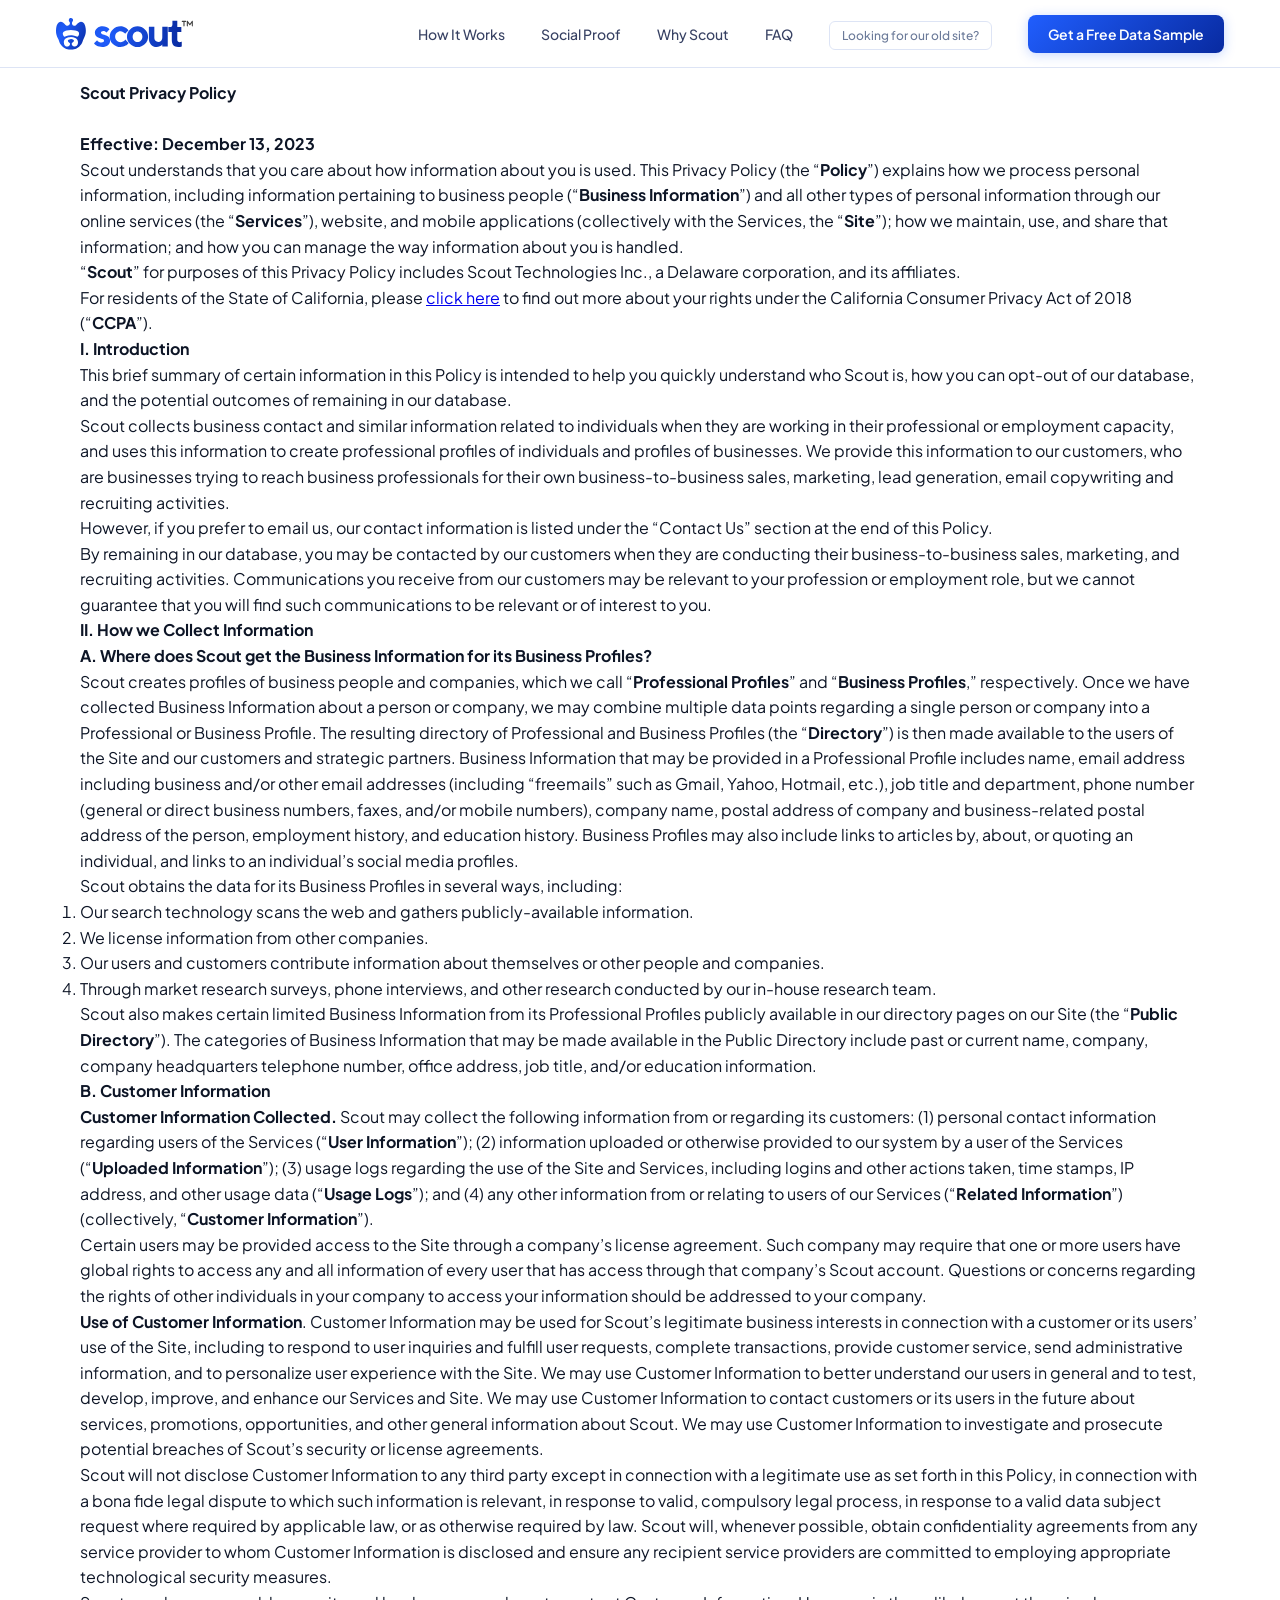
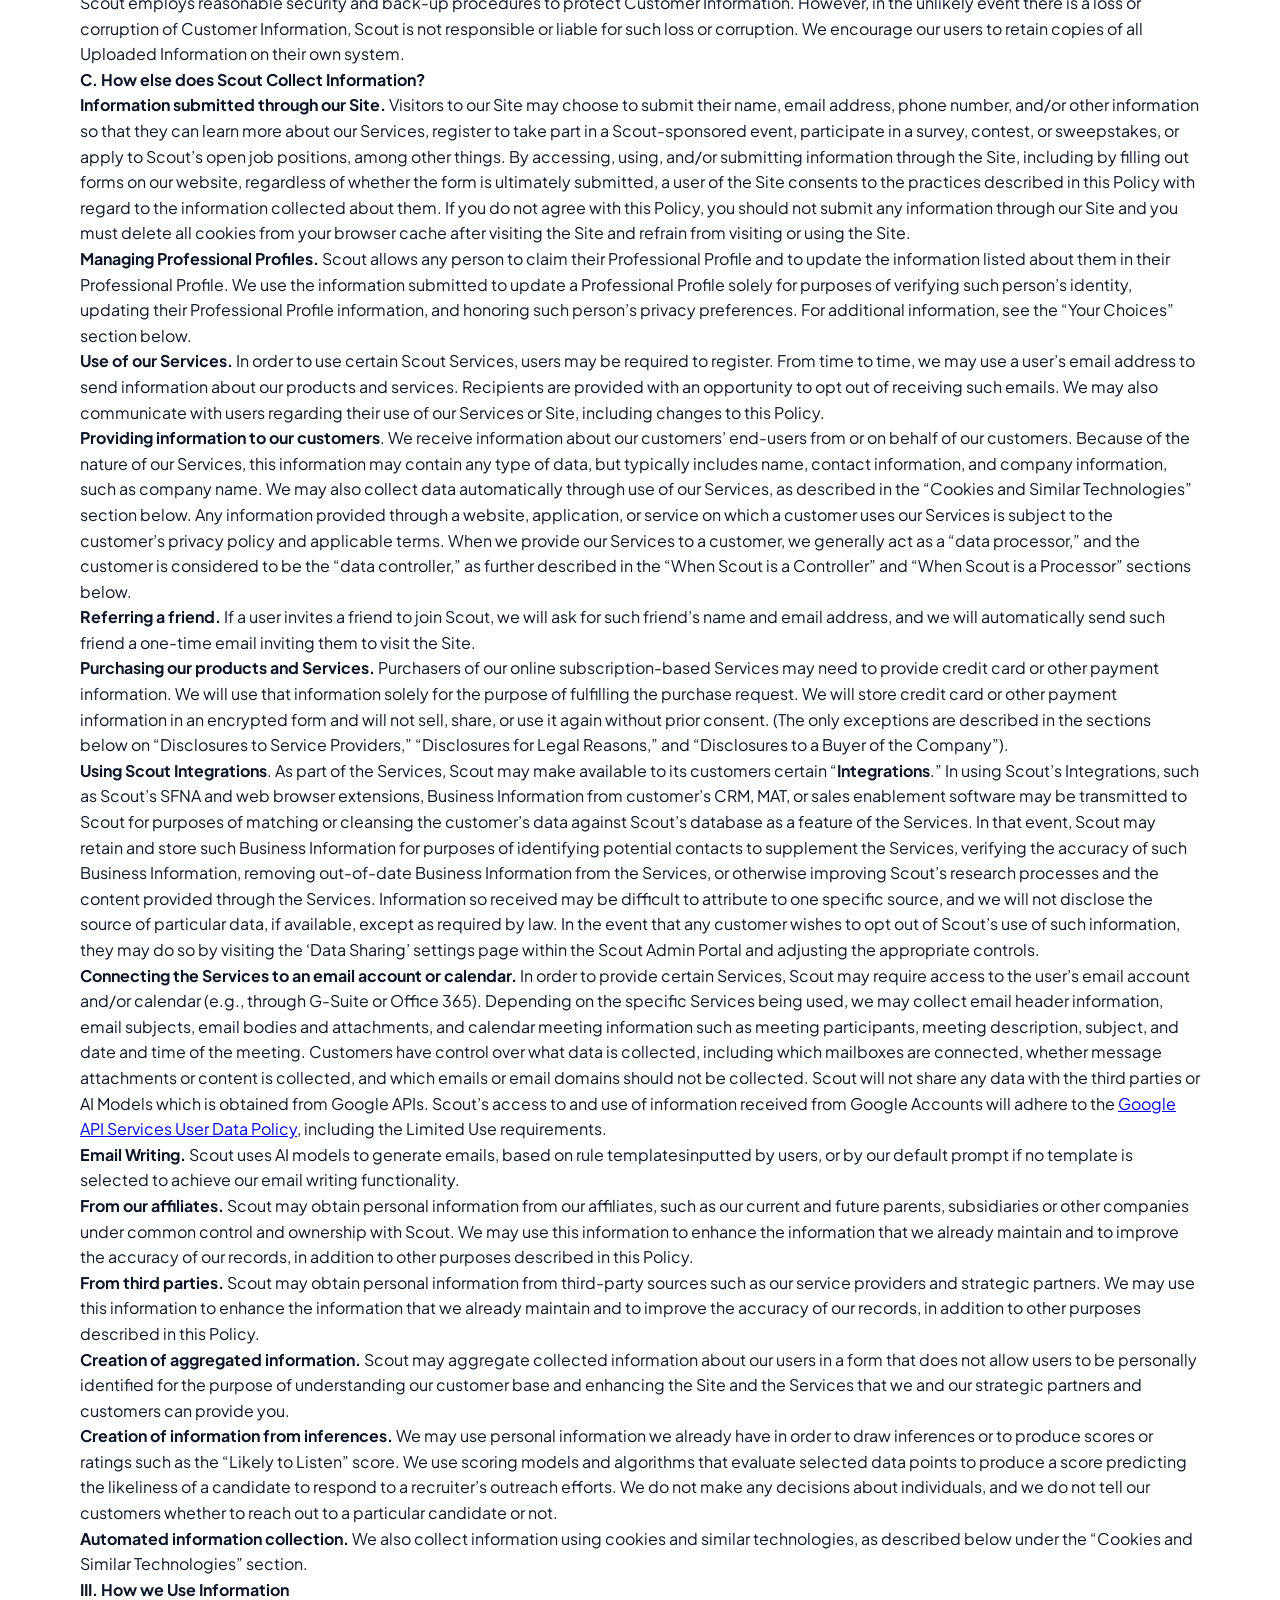
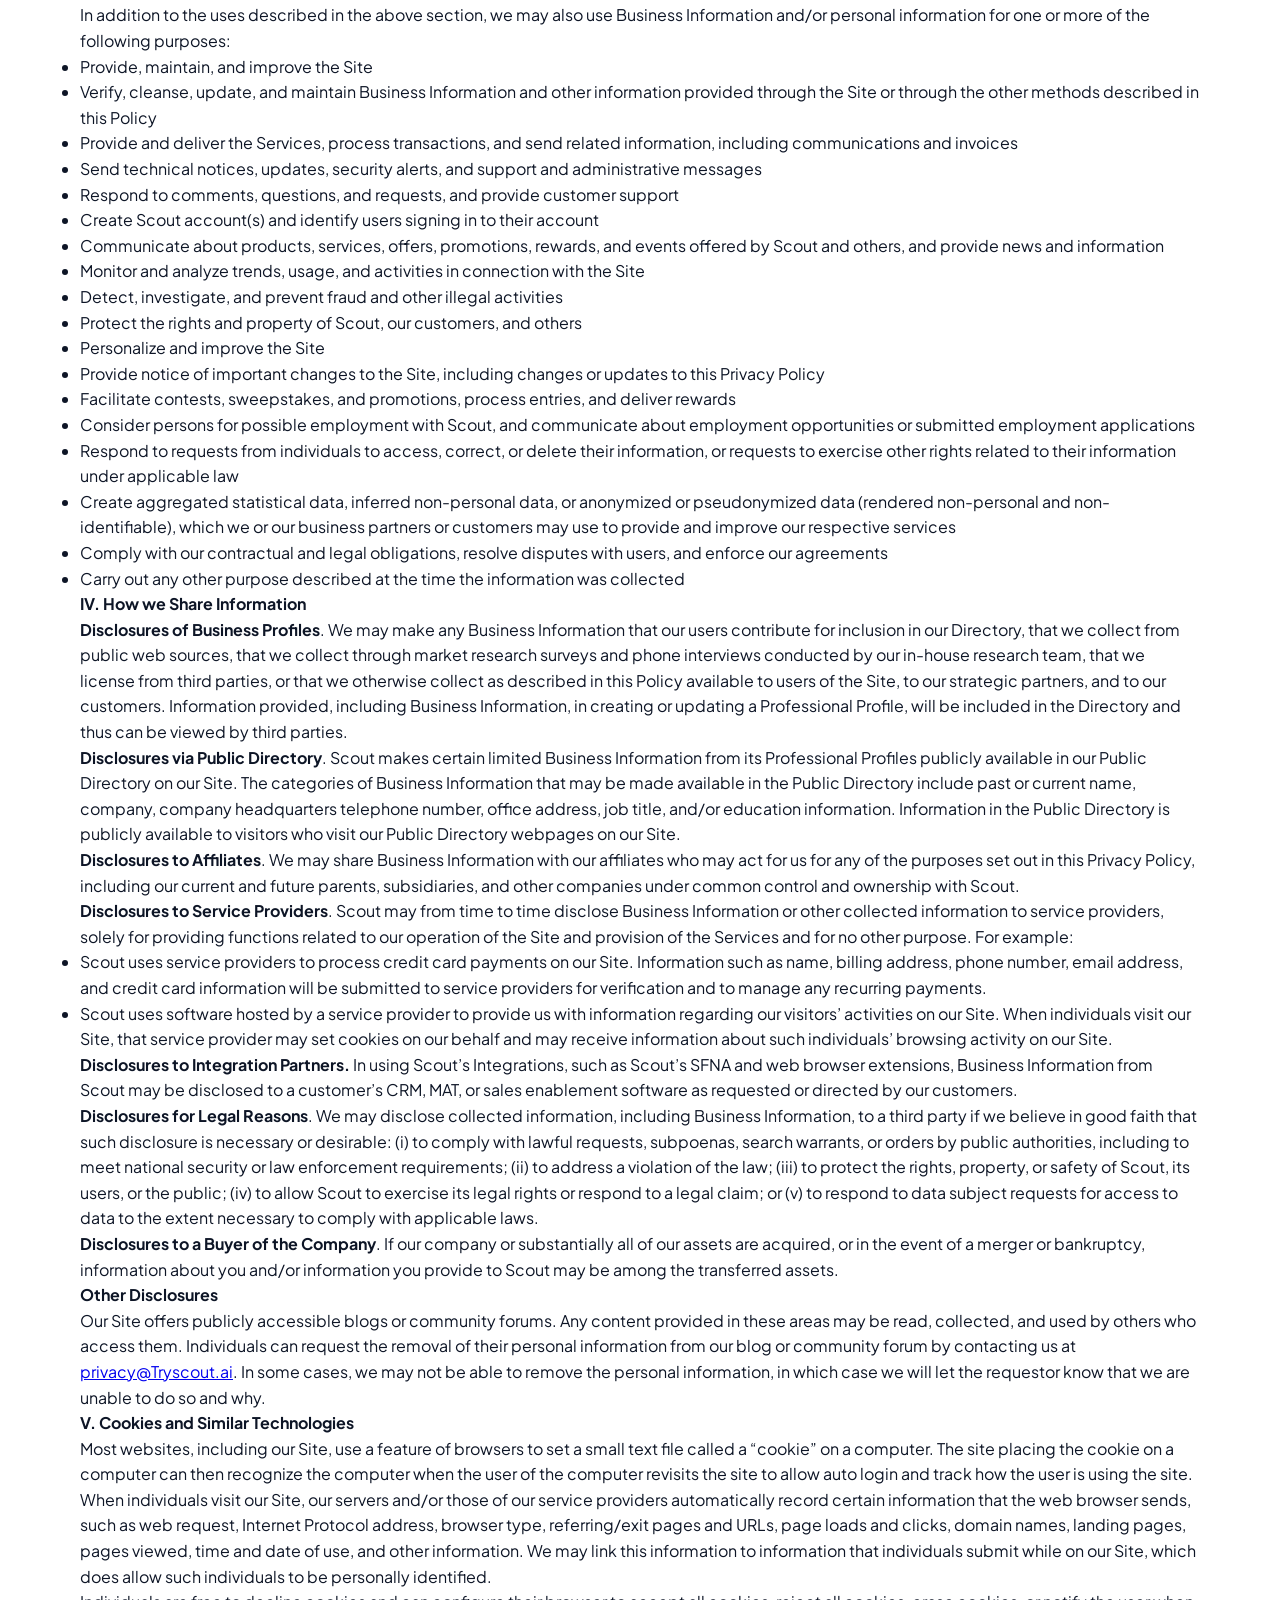
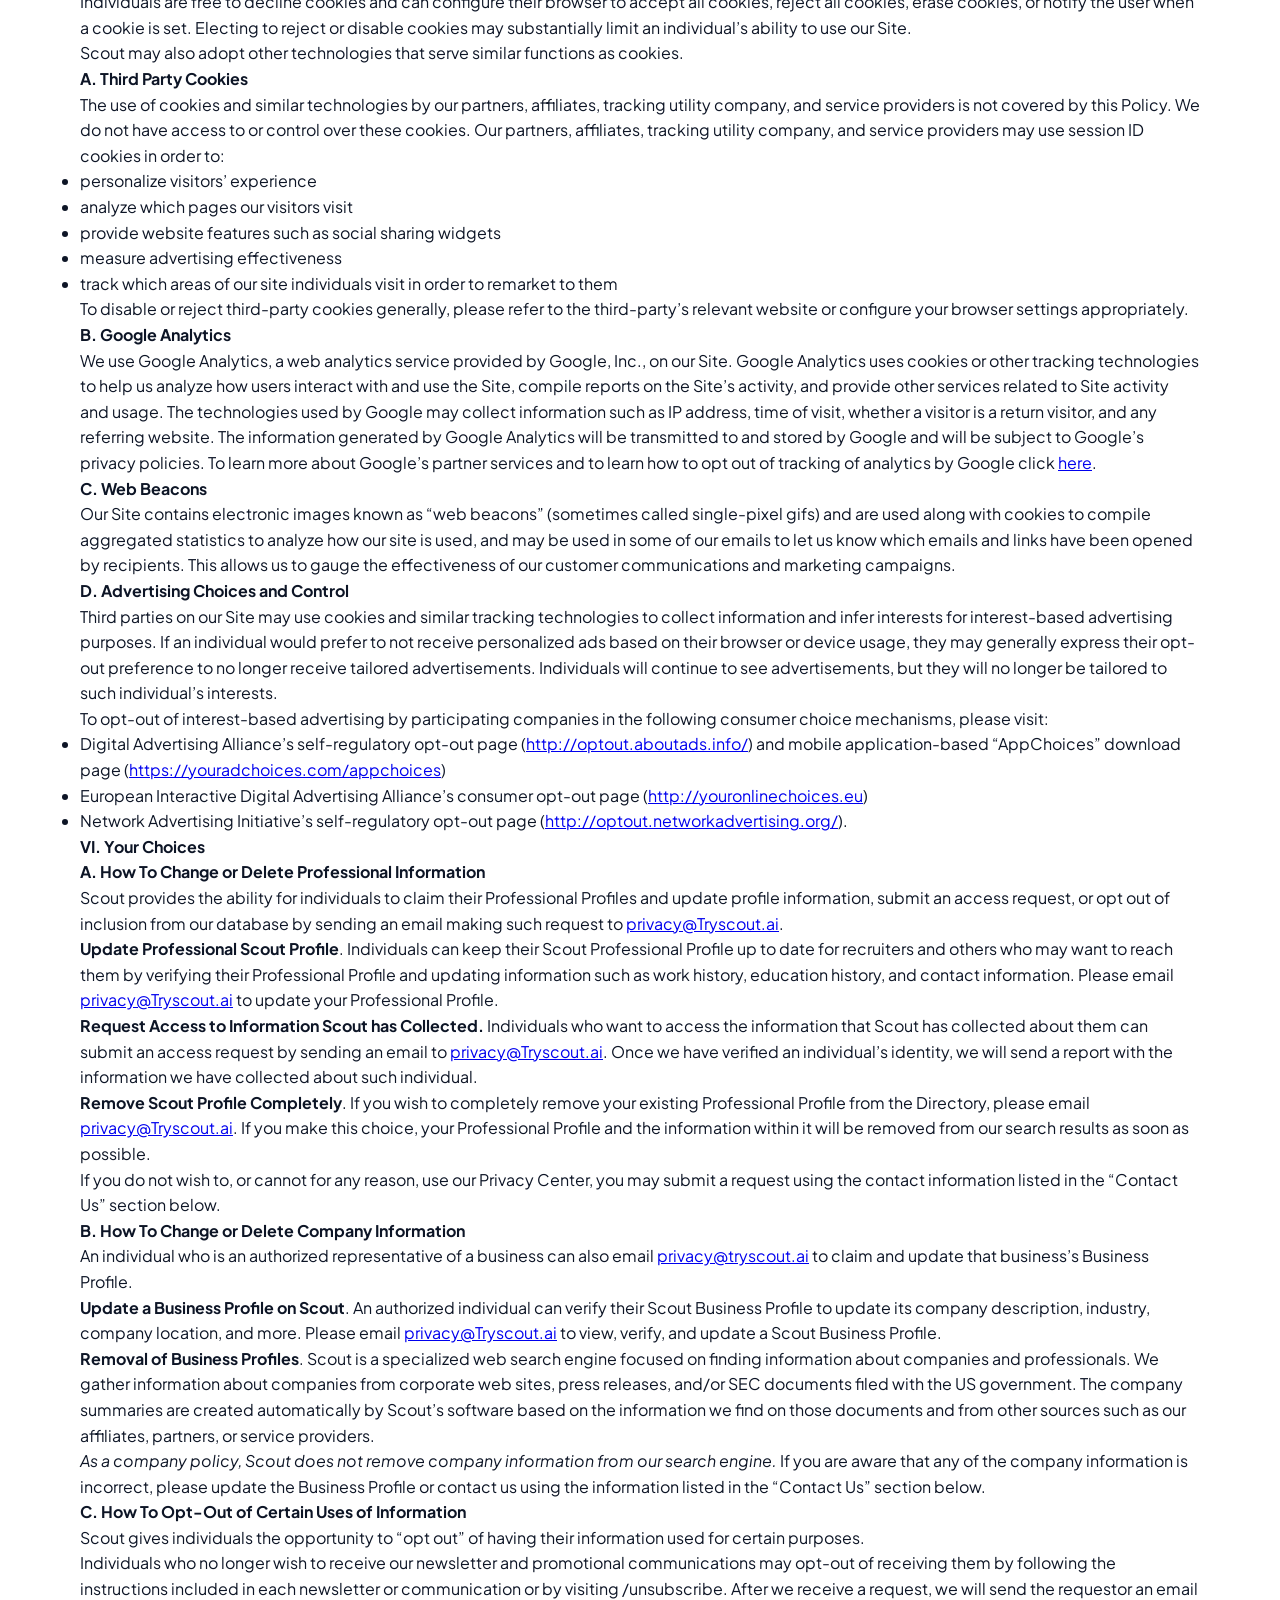
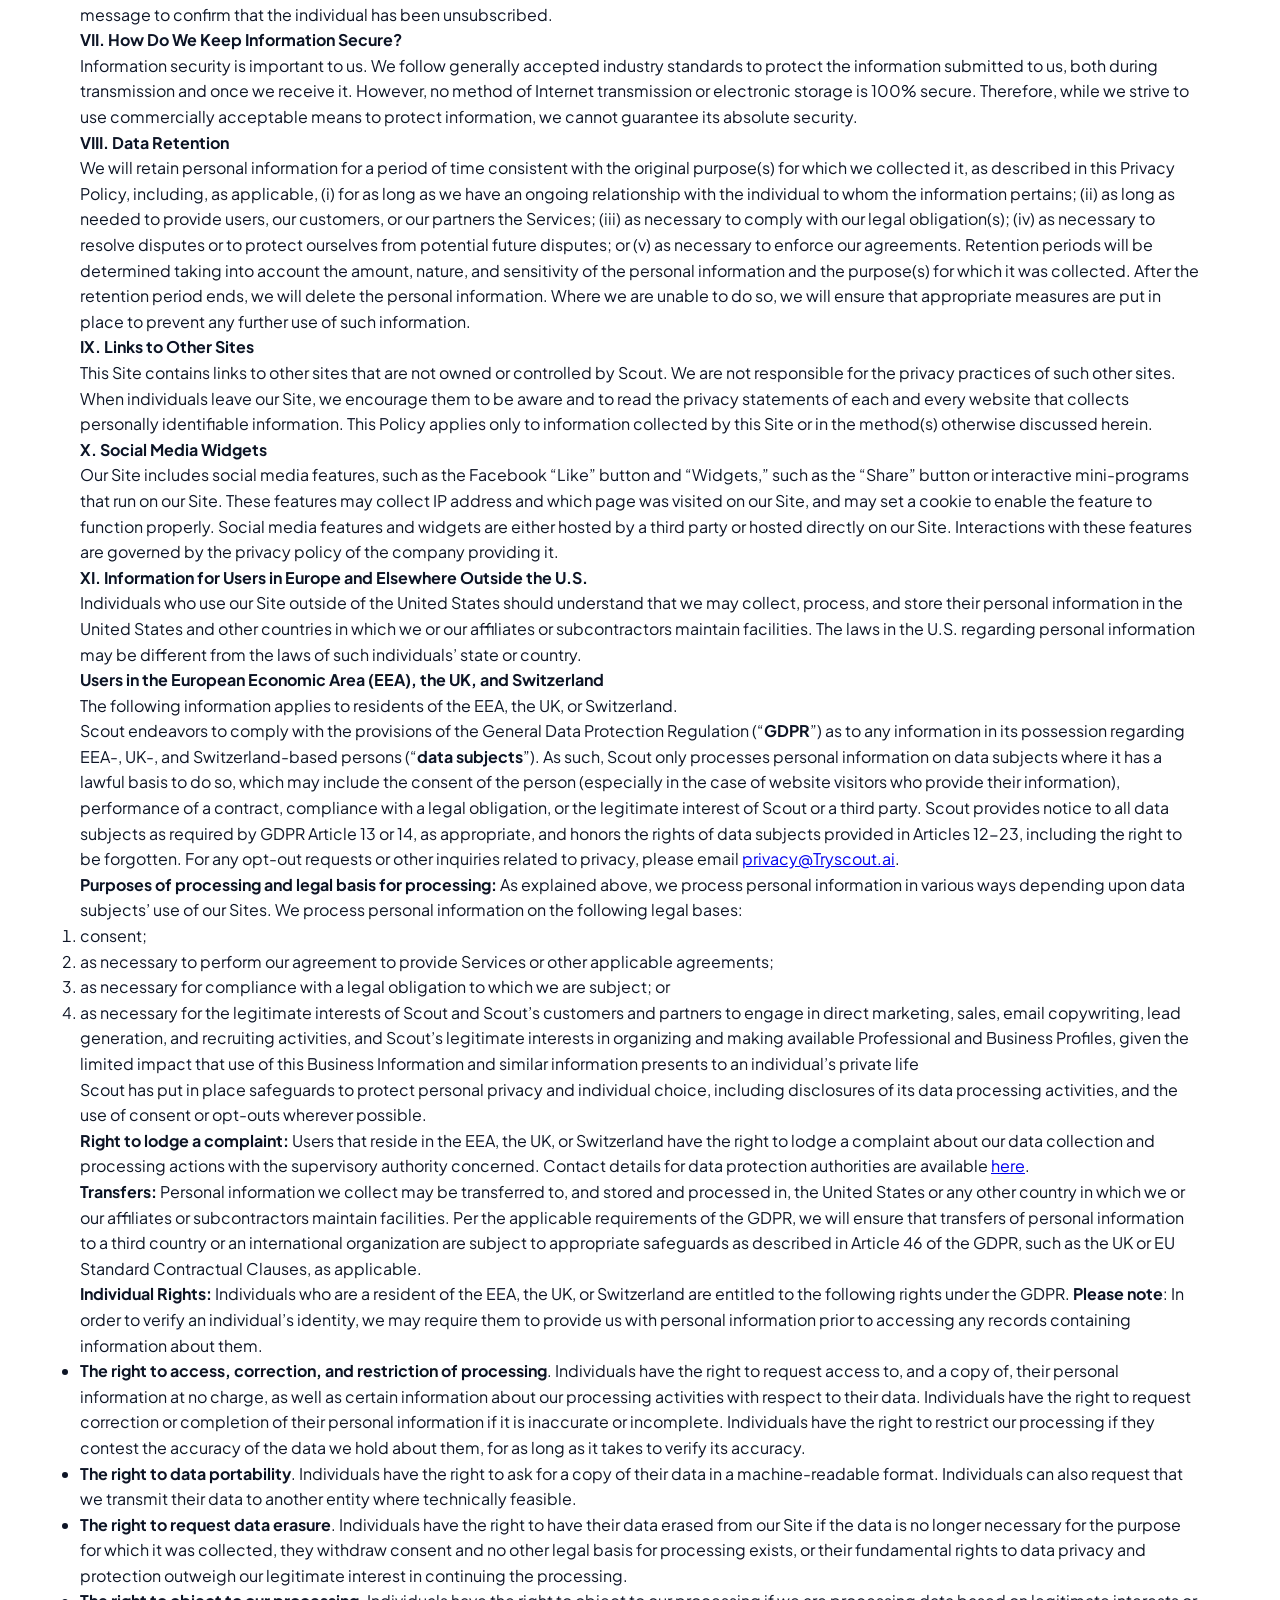
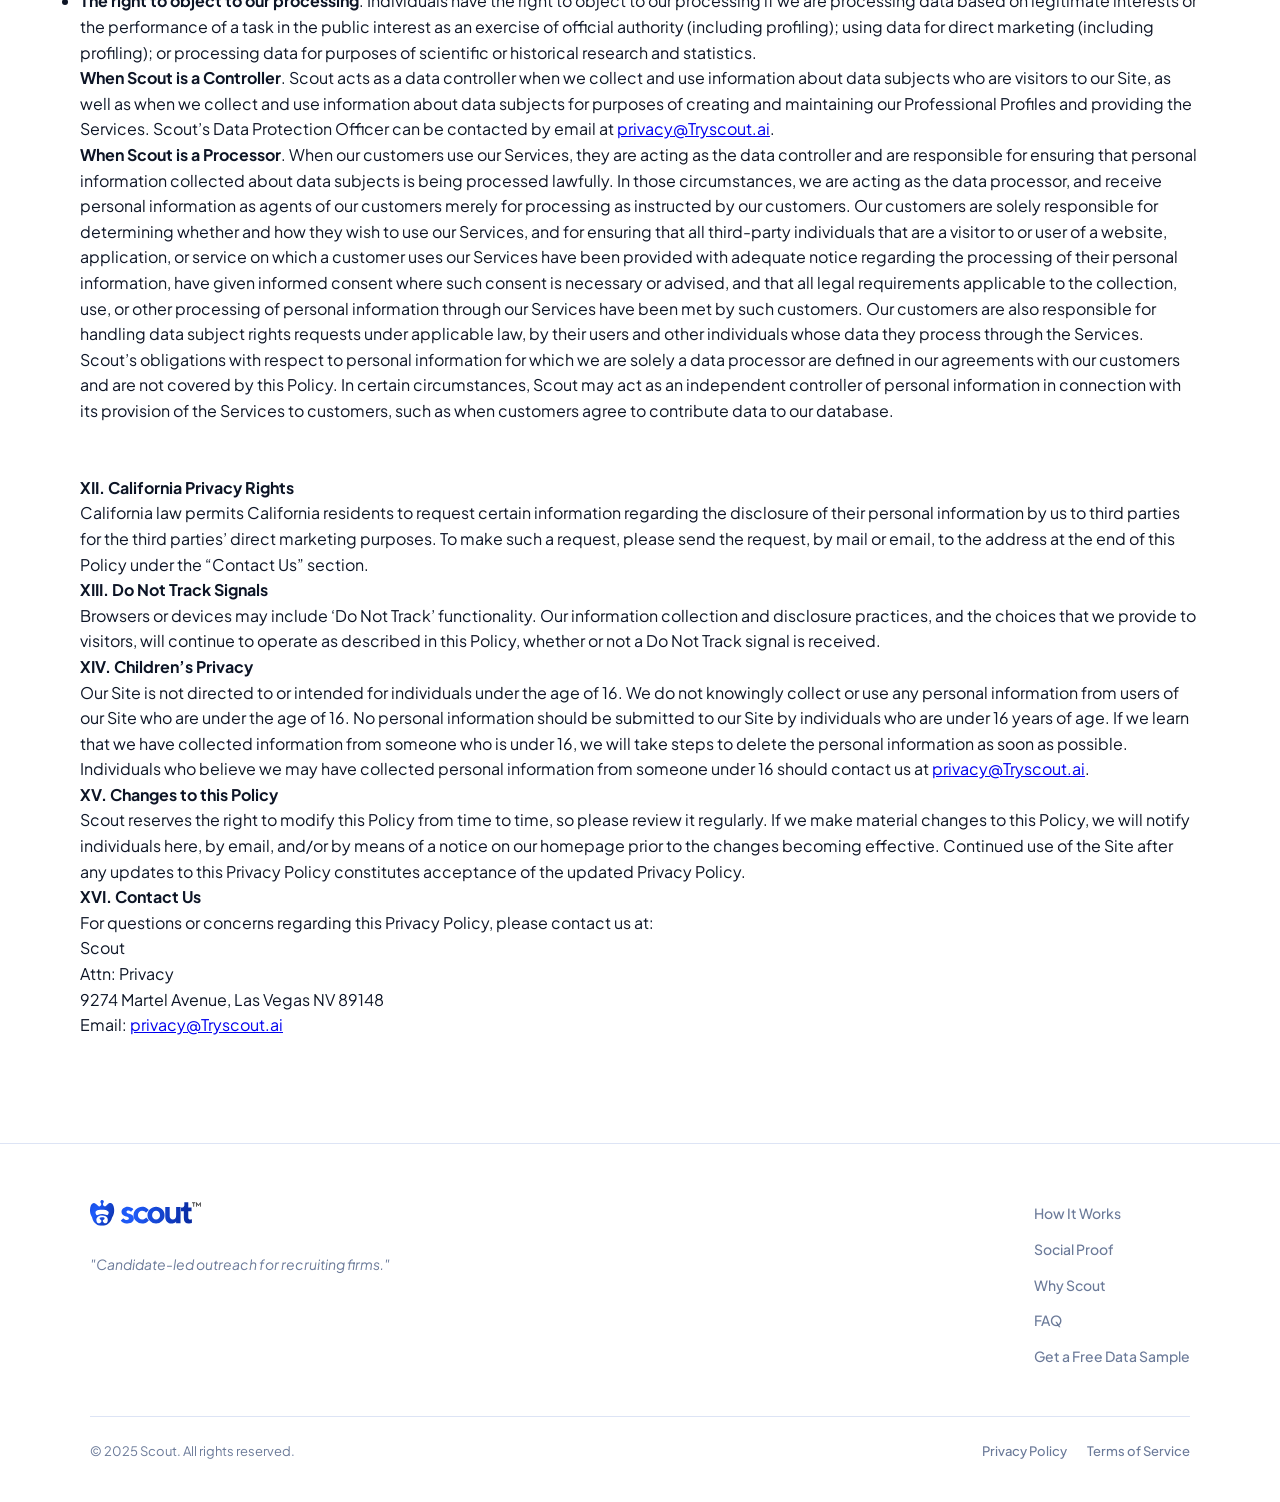
==== commit e8c6e966: "fix padding" ====
--- a/privacy-policy.html
+++ b/privacy-policy.html
@@ -53,12 +53,8 @@
 
   <main>
     <section class="legal-page">
-      <div class="legal-page-inner">
-        <div class="legal-header fade-up">
-          <p class="section-eyebrow">Legal</p>
-          <h1 class="section-title">Privacy Policy</h1>
-          <p class="section-subtitle">Scout Privacy Policy</p>
-        </div>
+      <div class="legal-page-inner" style="padding: 80px;">
+   
 
         <div class="legal-card fade-up">
           <div class="rich-text-block-4 legal-rich-text">
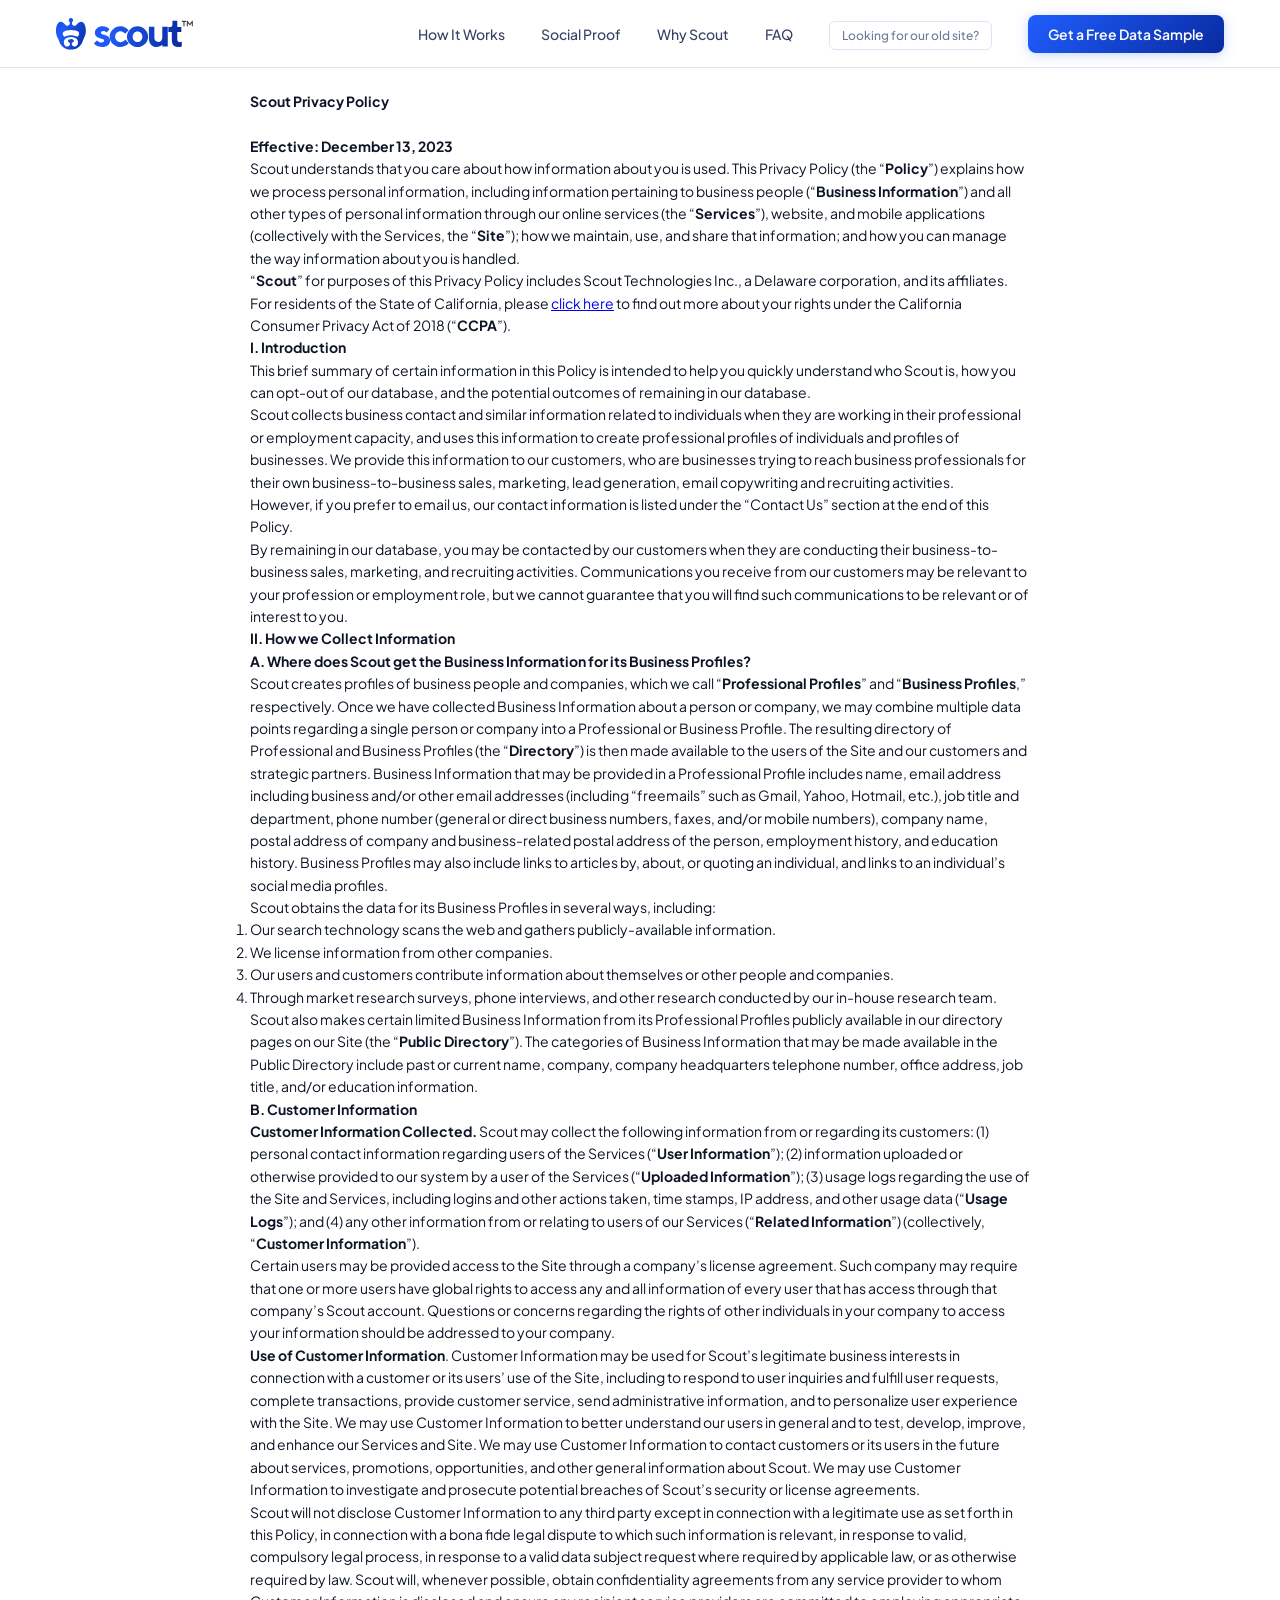
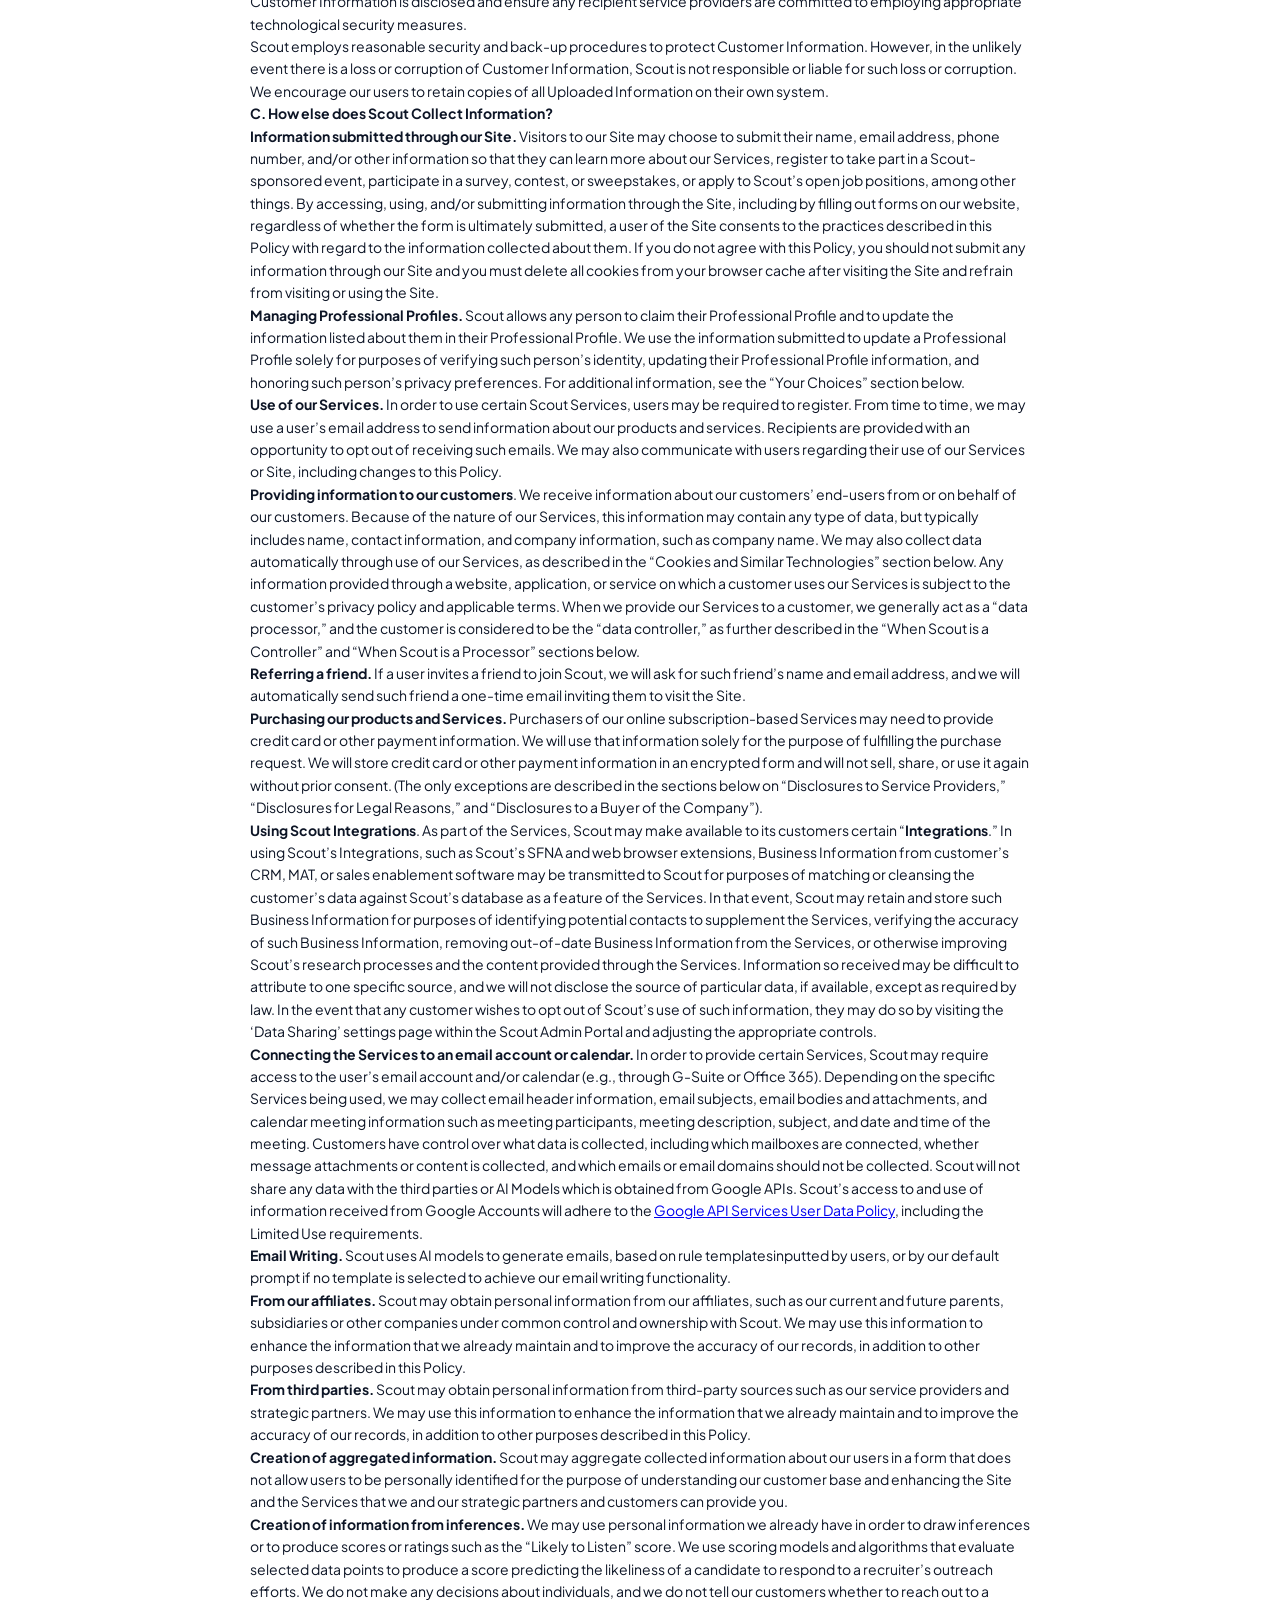
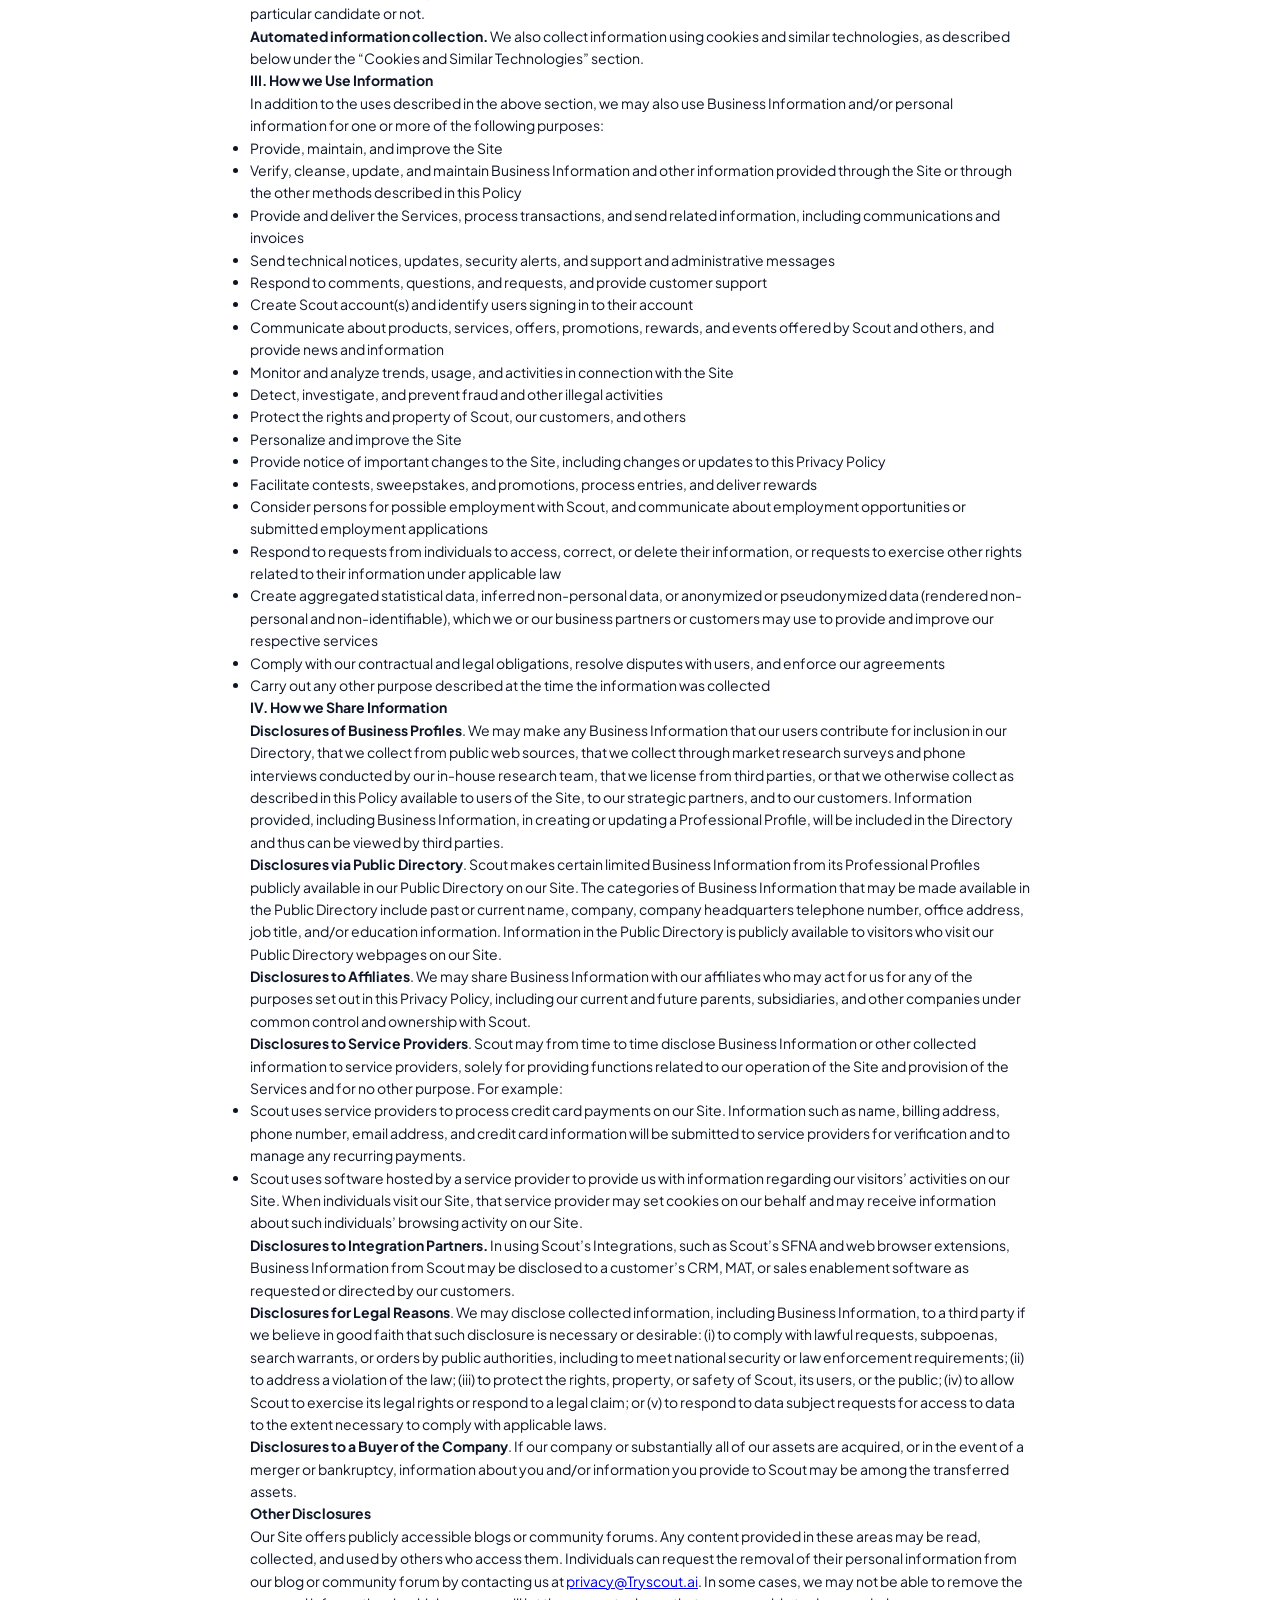
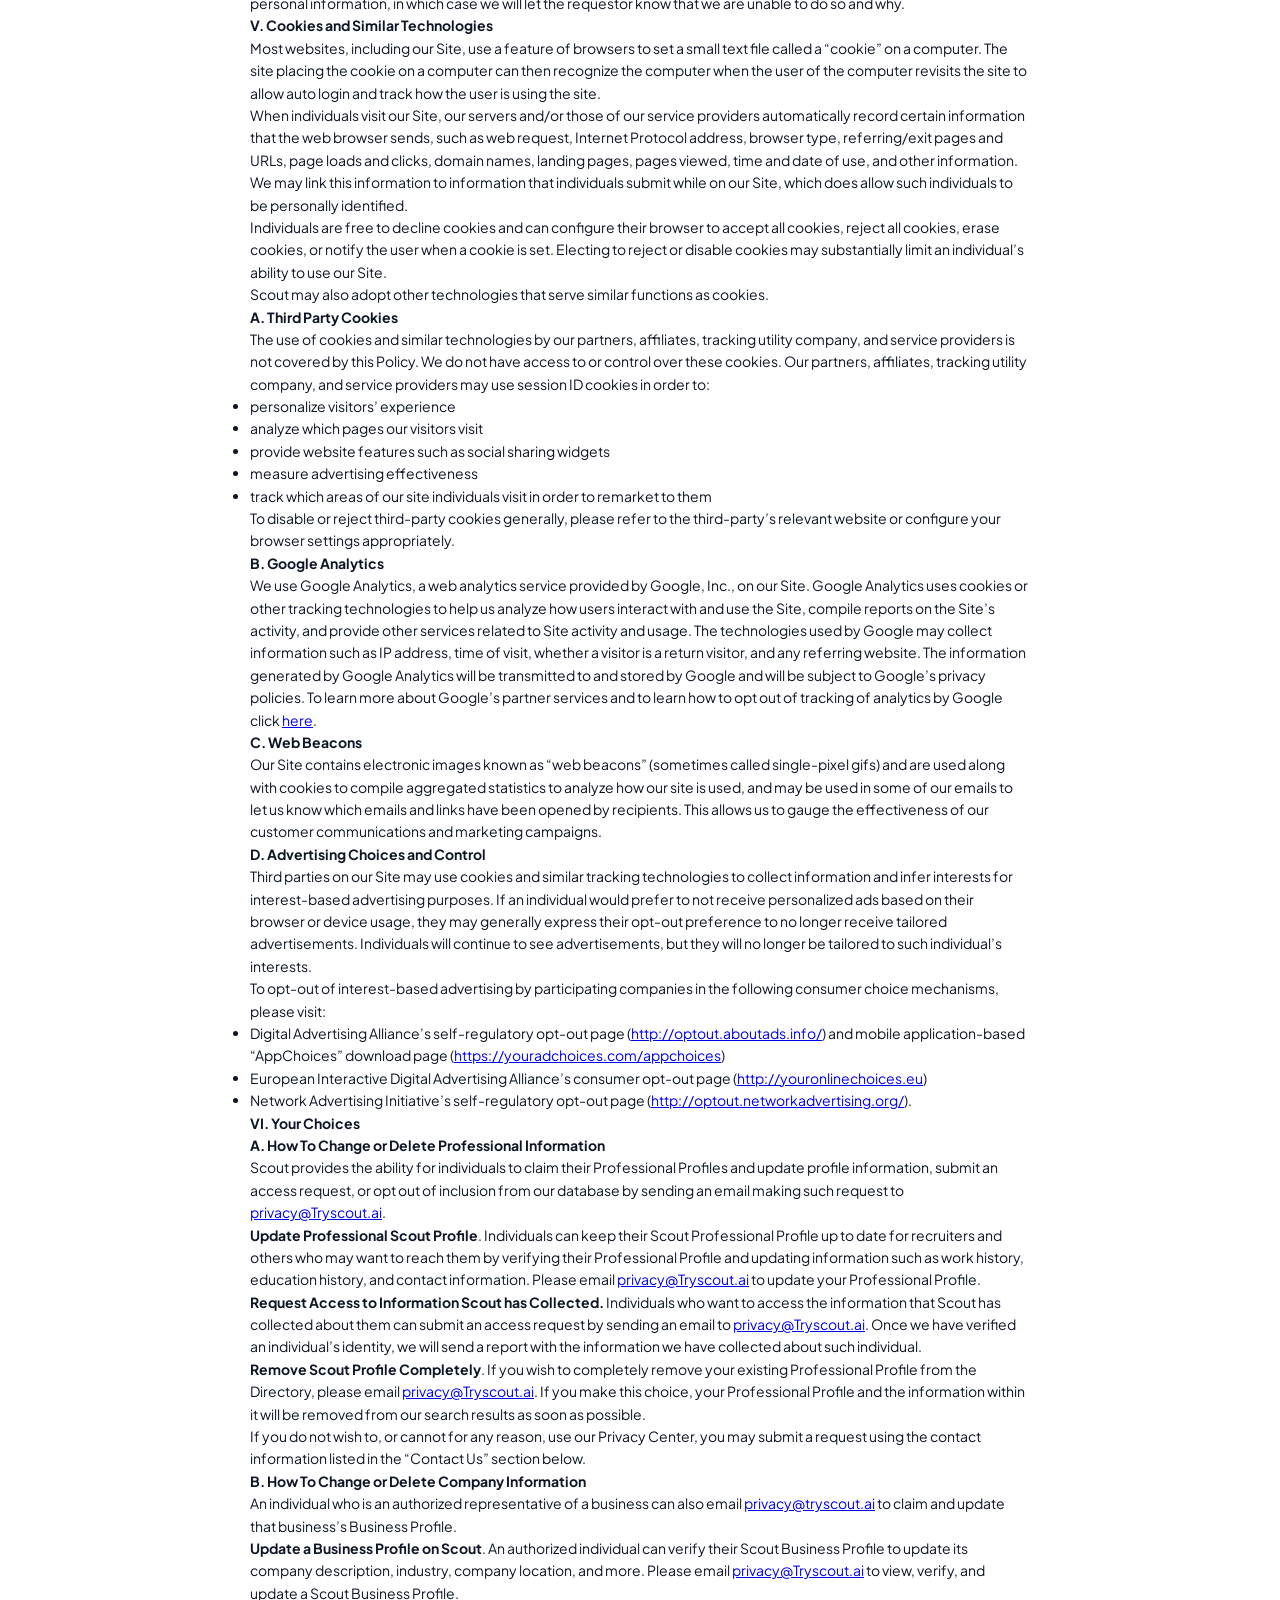
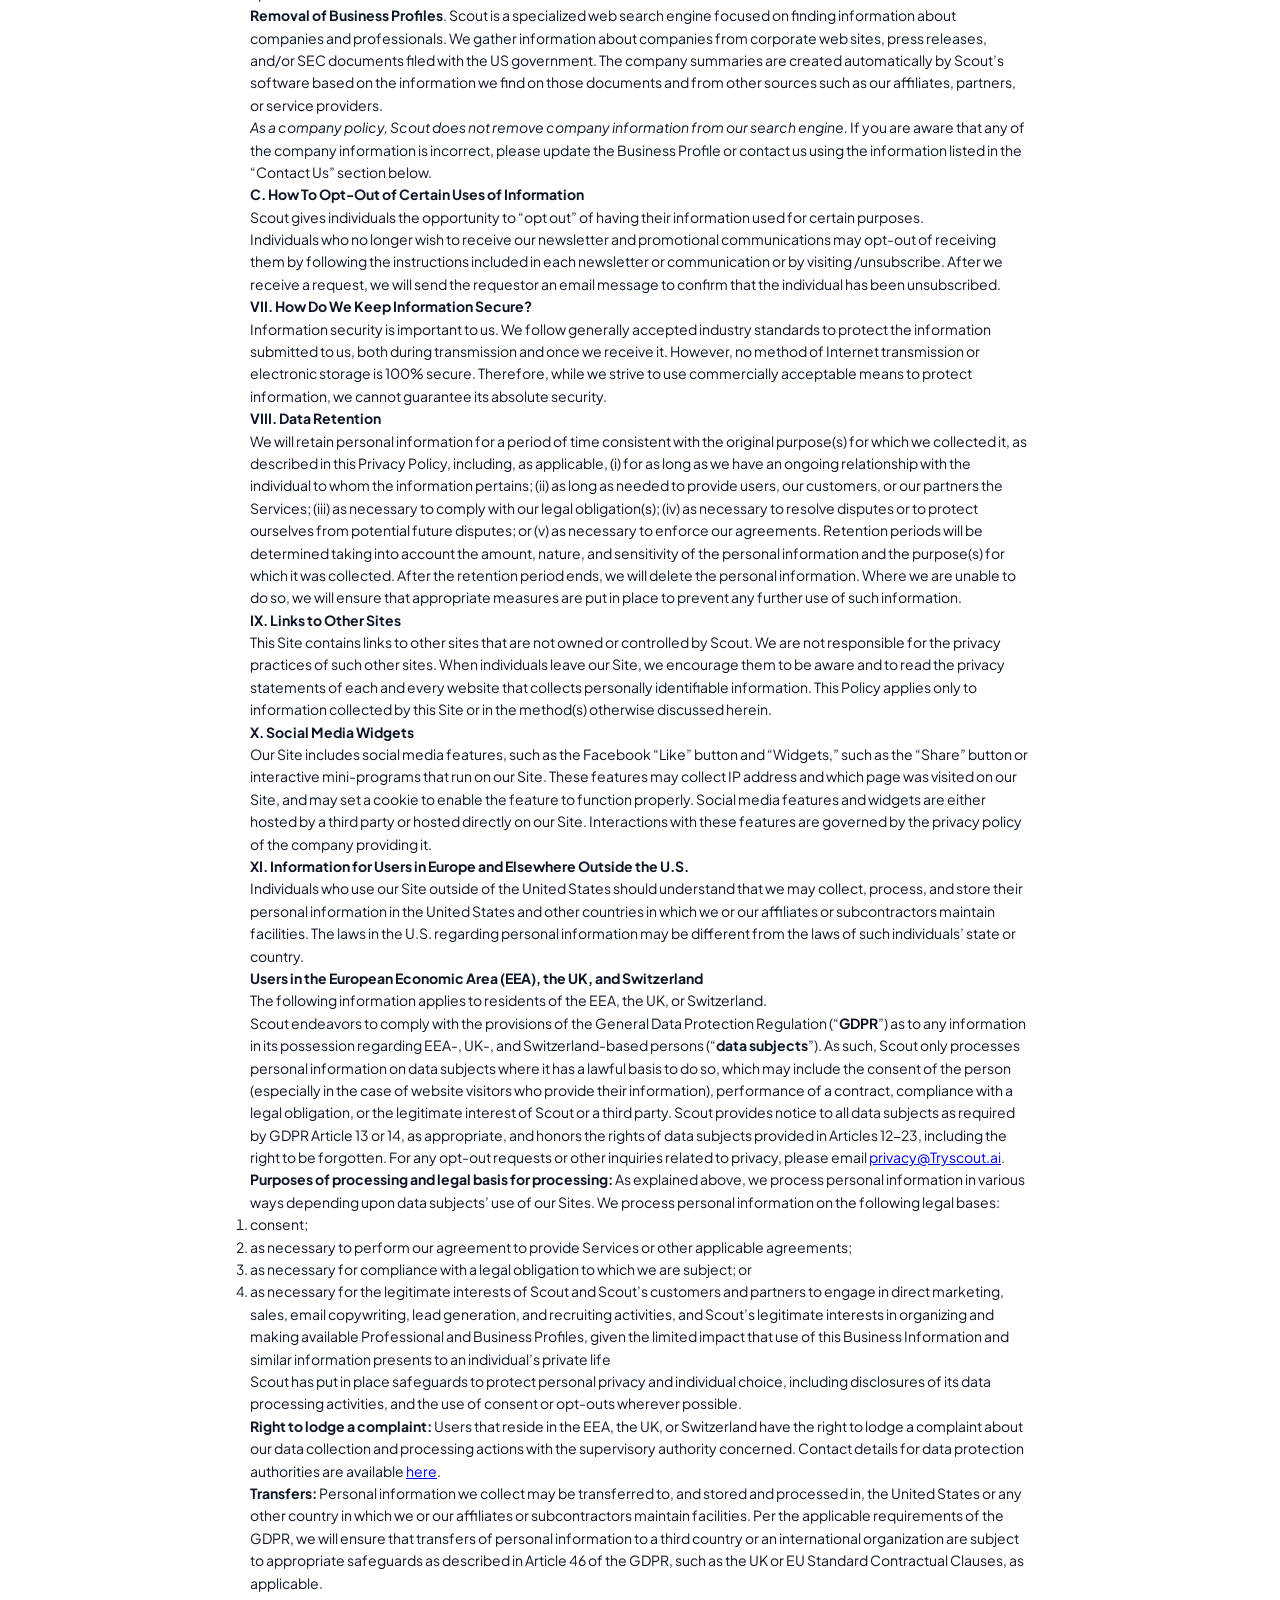
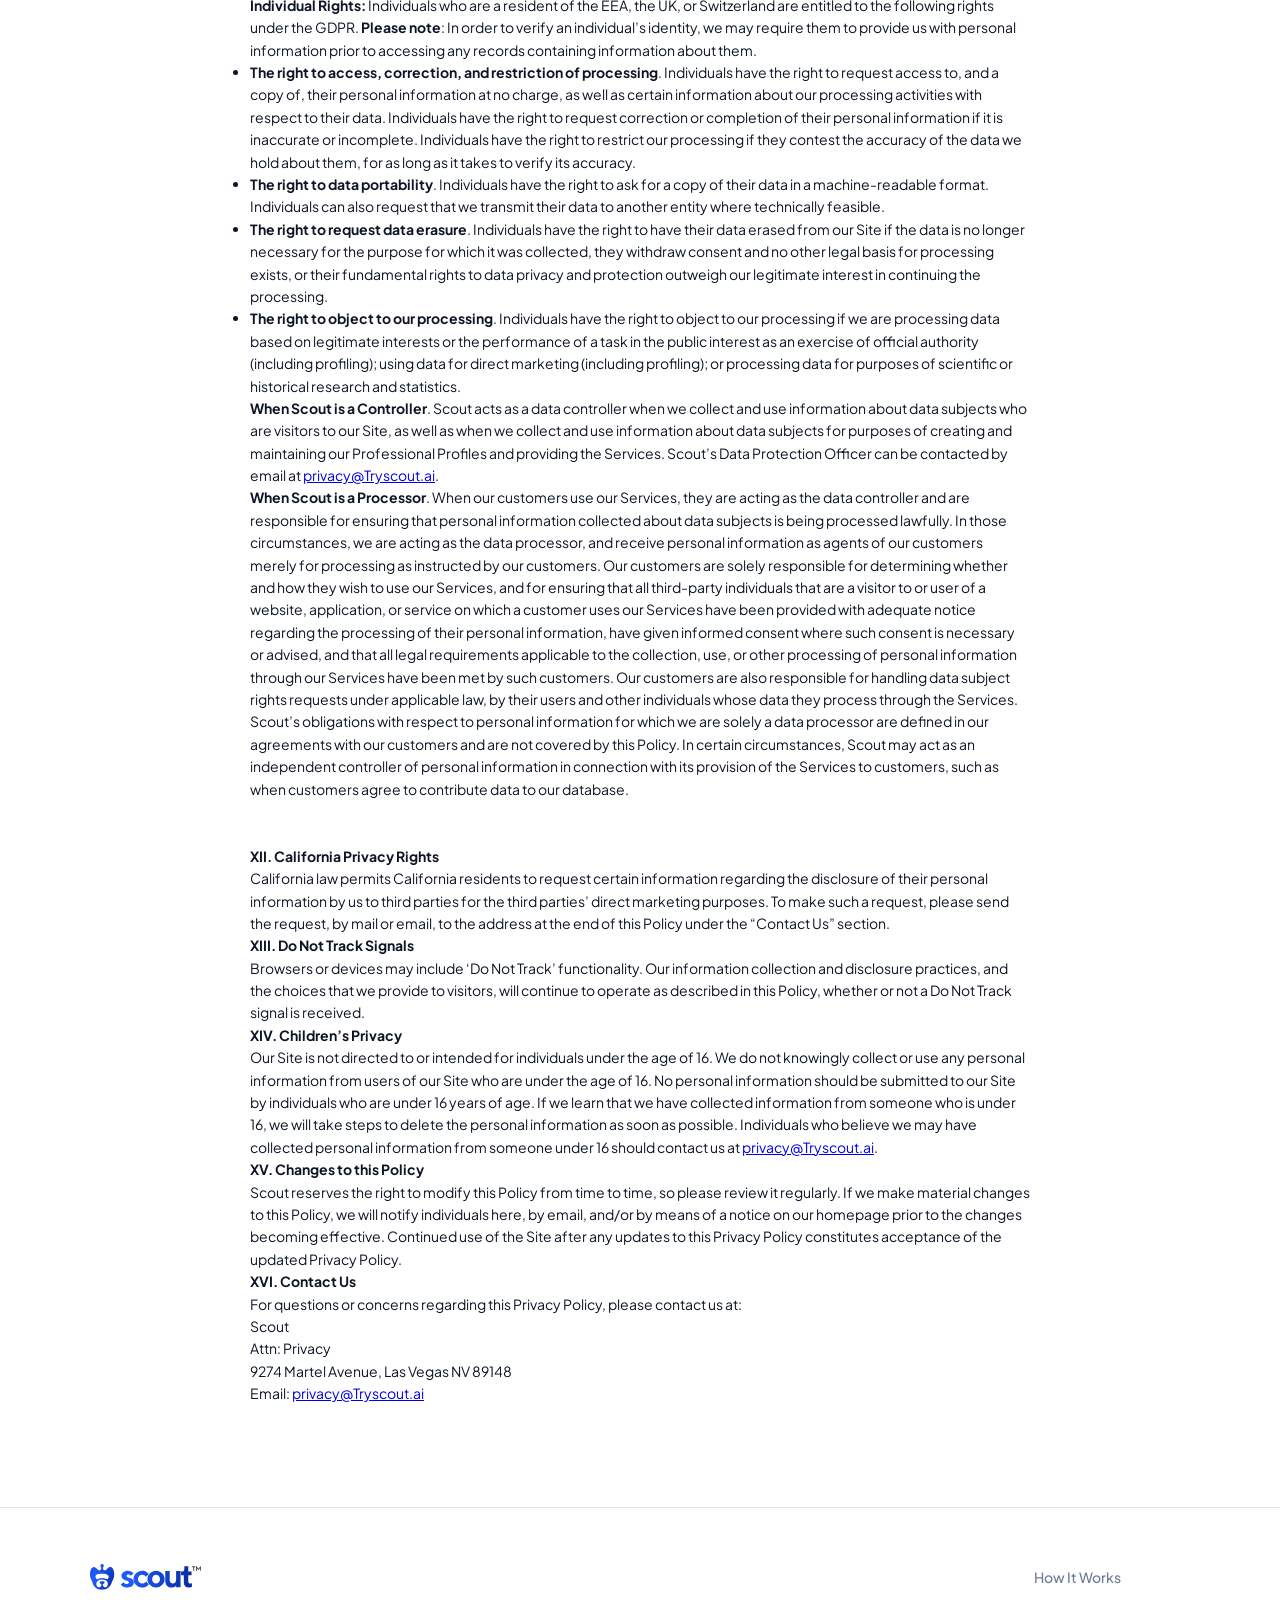
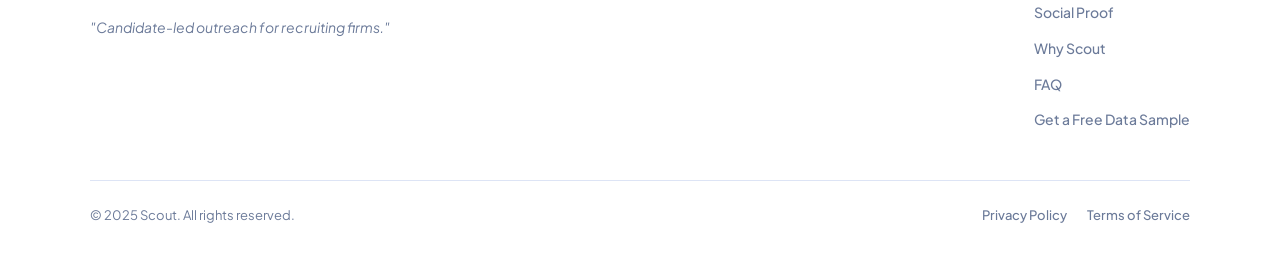
==== commit 130b0484: "fix styles" ====
--- a/privacy-policy.html
+++ b/privacy-policy.html
@@ -53,10 +53,15 @@
 
   <main>
     <section class="legal-page">
-      <div class="legal-page-inner" style="padding: 80px;">
+     <div class="legal-page-inner" style="padding-top: 90px; padding-bottom: 80px; padding-right: 250px; padding-left: 250px; font-size: 14px;">
    
-
-        <div class="legal-card fade-up">
+<div class="rich-text-block-3 w-richtext" style="
+    display: flex;
+    flex-direction: column;
+    gap: 9px;">
+   
+
+       
           <div class="rich-text-block-4 legal-rich-text">
             <p><strong>Scout Privacy Policy</strong></p>
             <p><br><strong>Effective: December 13, 2023</strong></p>
@@ -506,7 +511,7 @@
 <p>Scout<br>Attn: Privacy<br>9274 Martel Avenue, Las Vegas NV 89148<br>Email: <a href="mailto:privacy@tryscout.ai">privacy@Tryscout.ai</a></p>
 <p>‍</p>
         </div>
-      </div>
+    </div>
     </section>
   </main>
 
